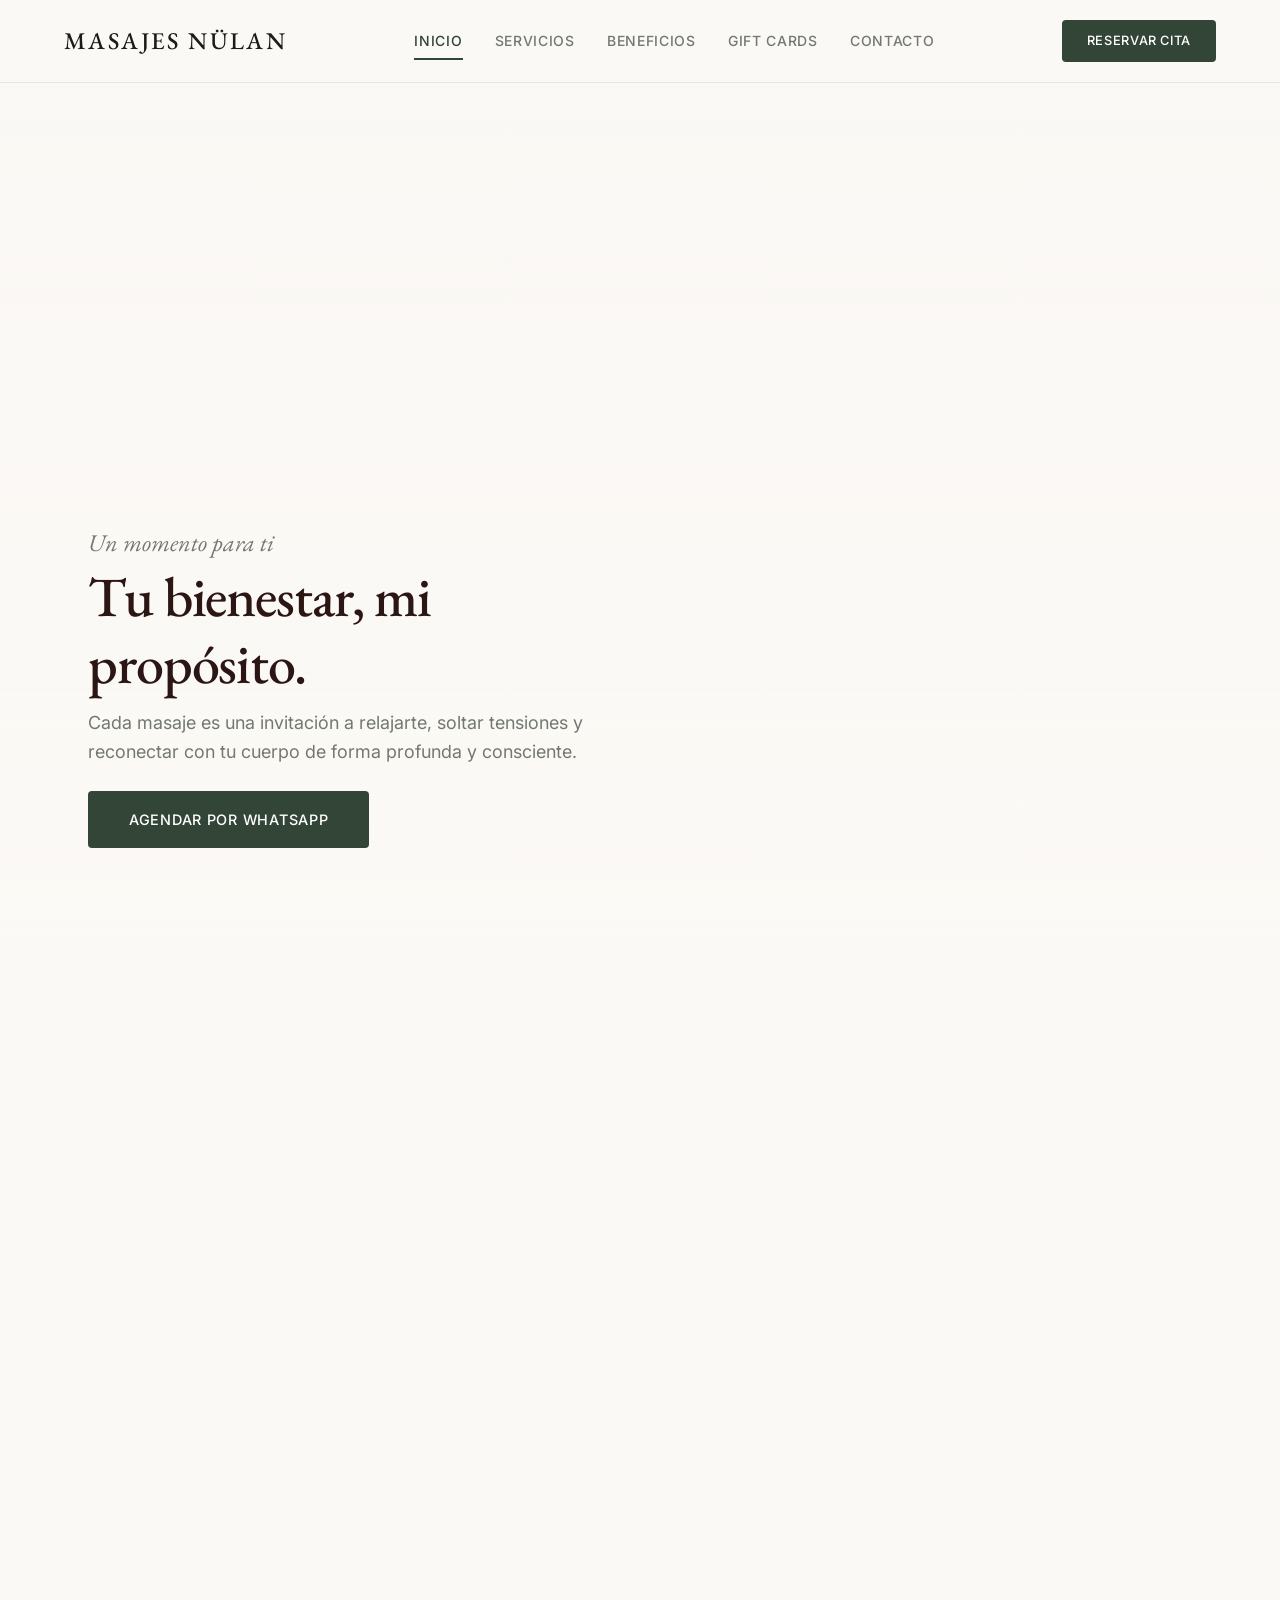
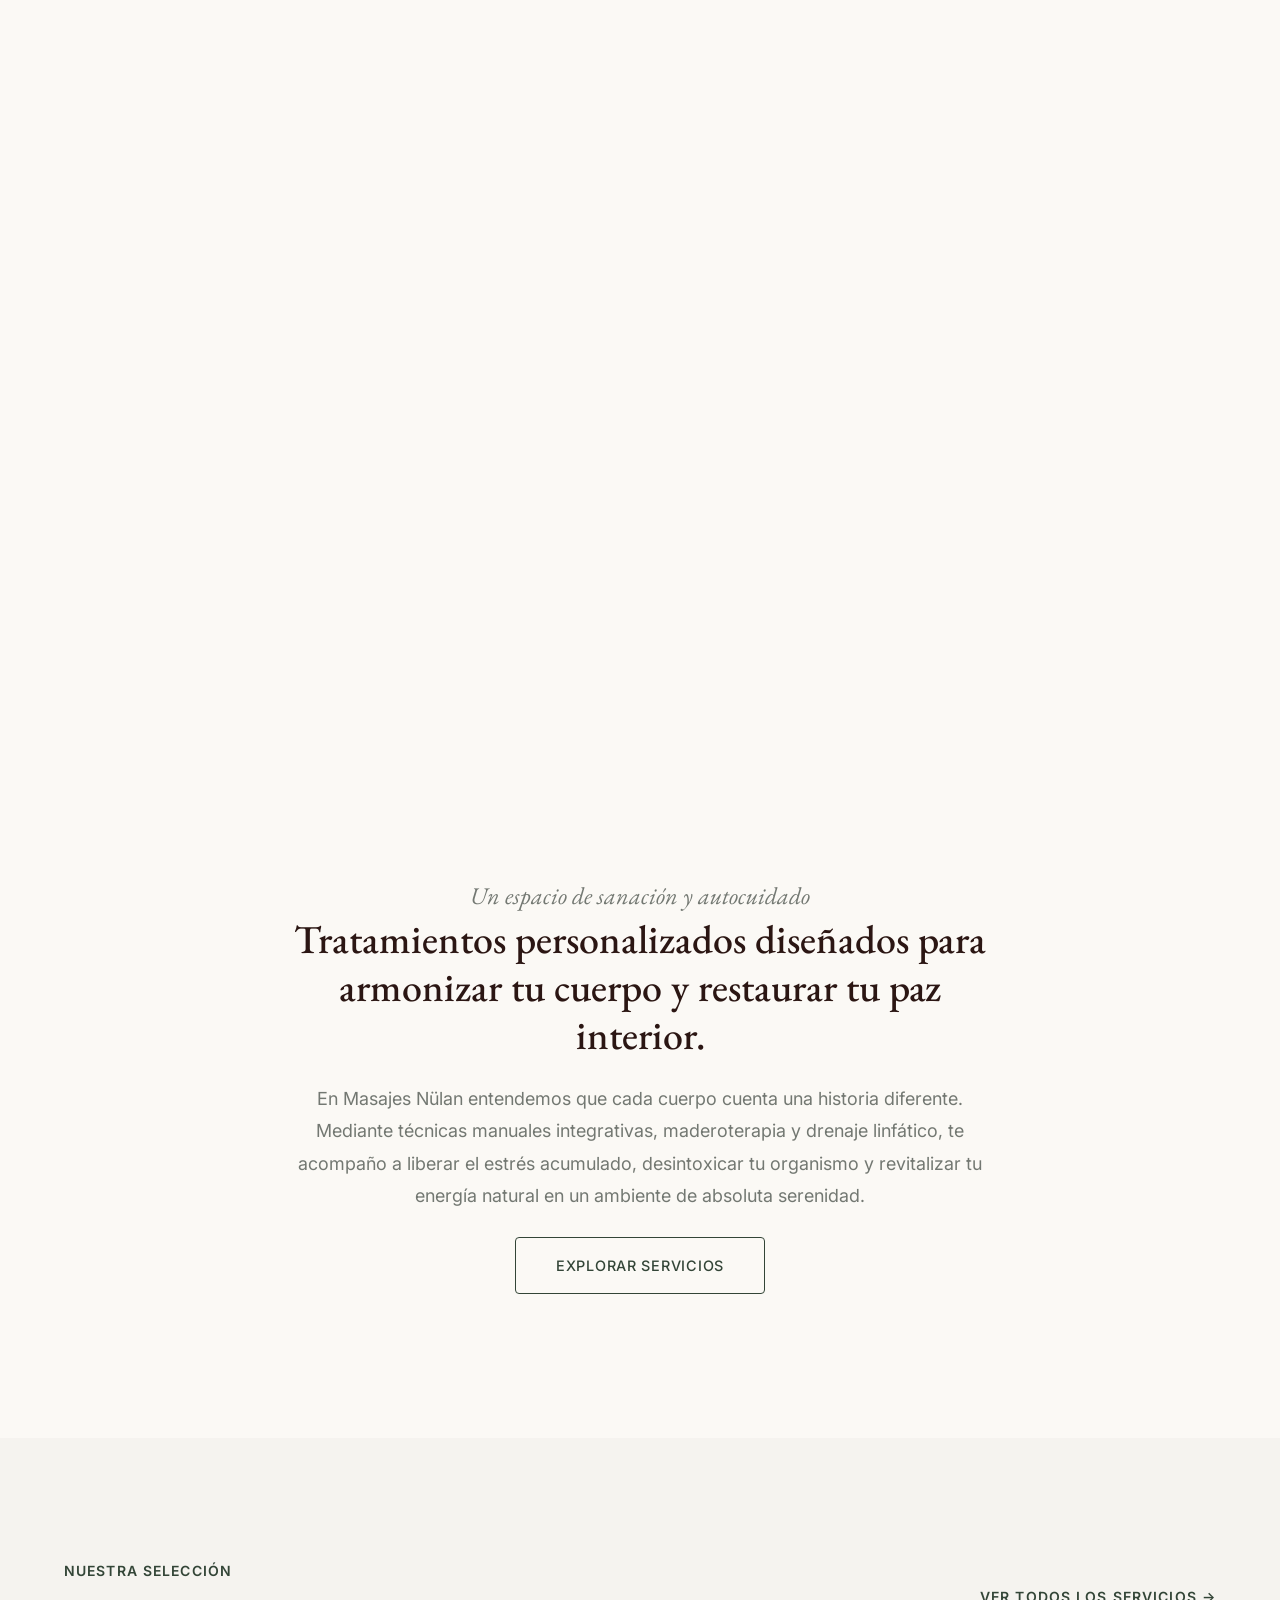
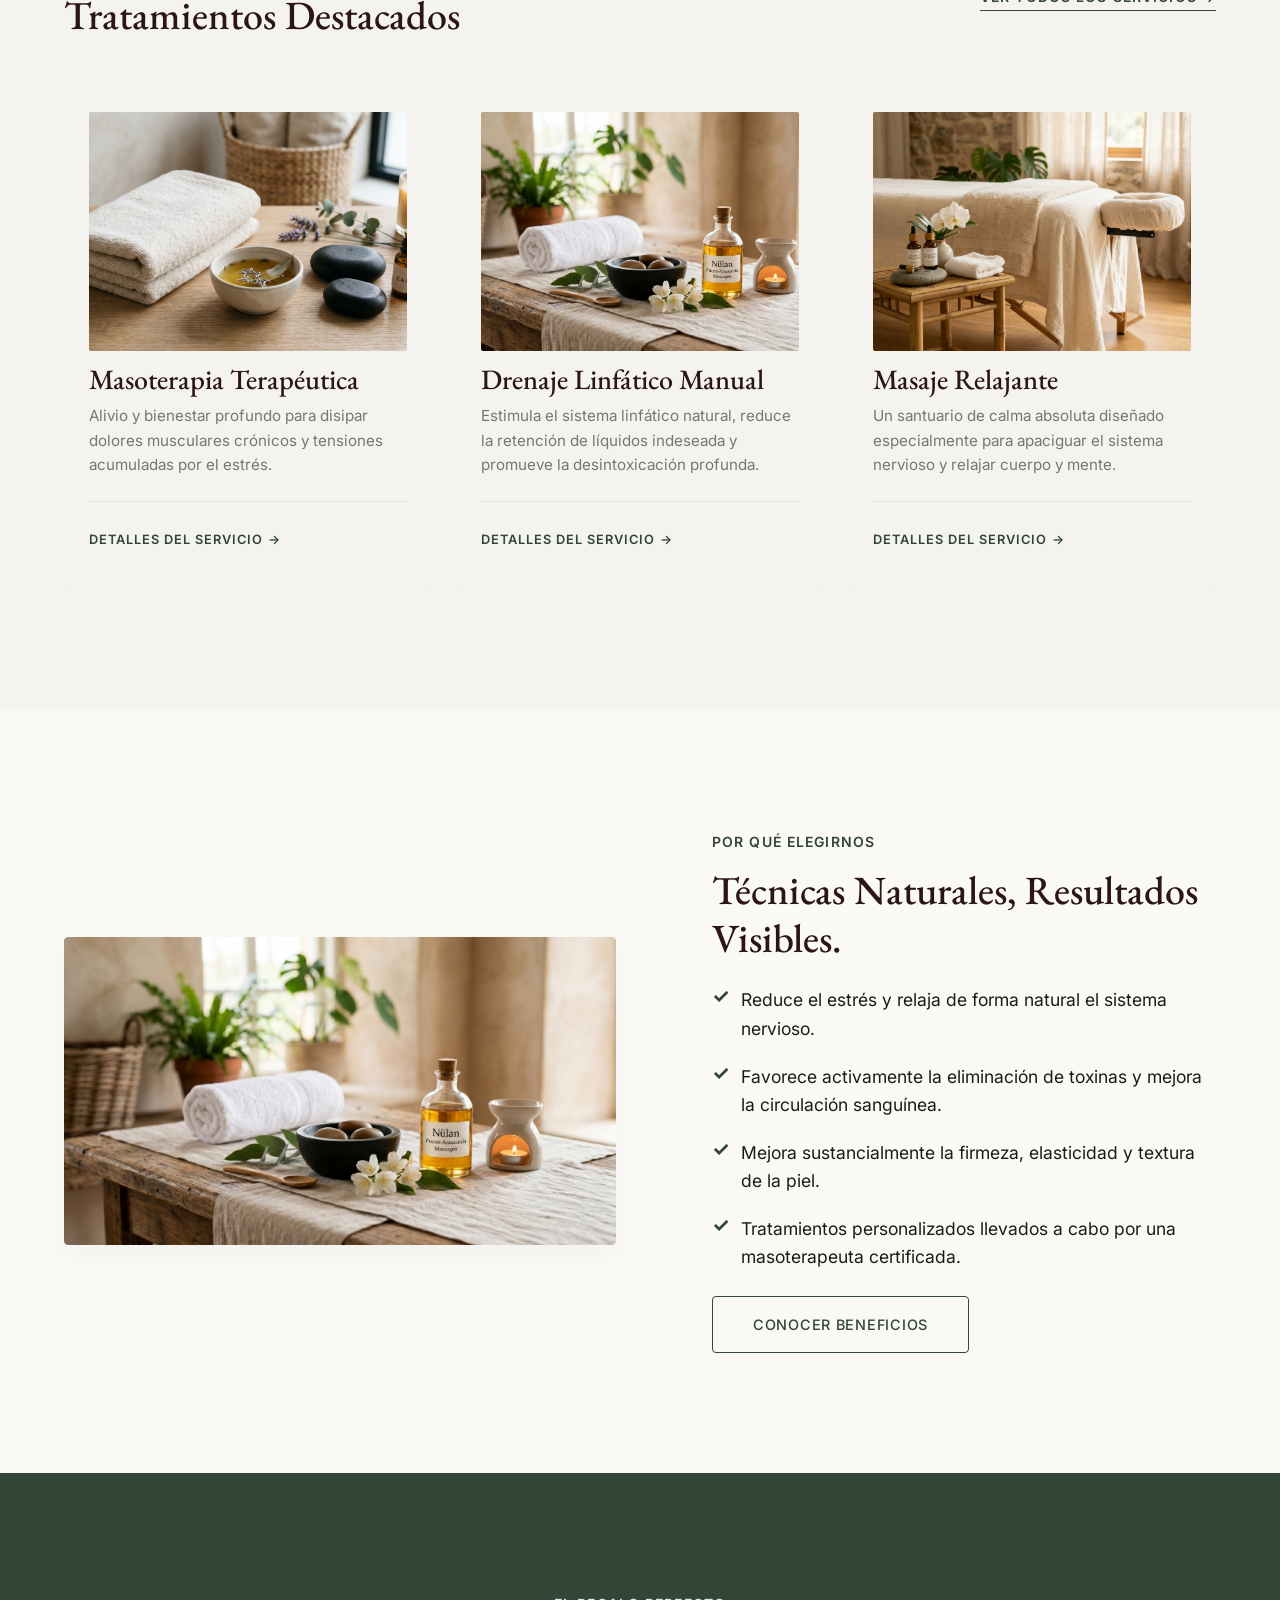
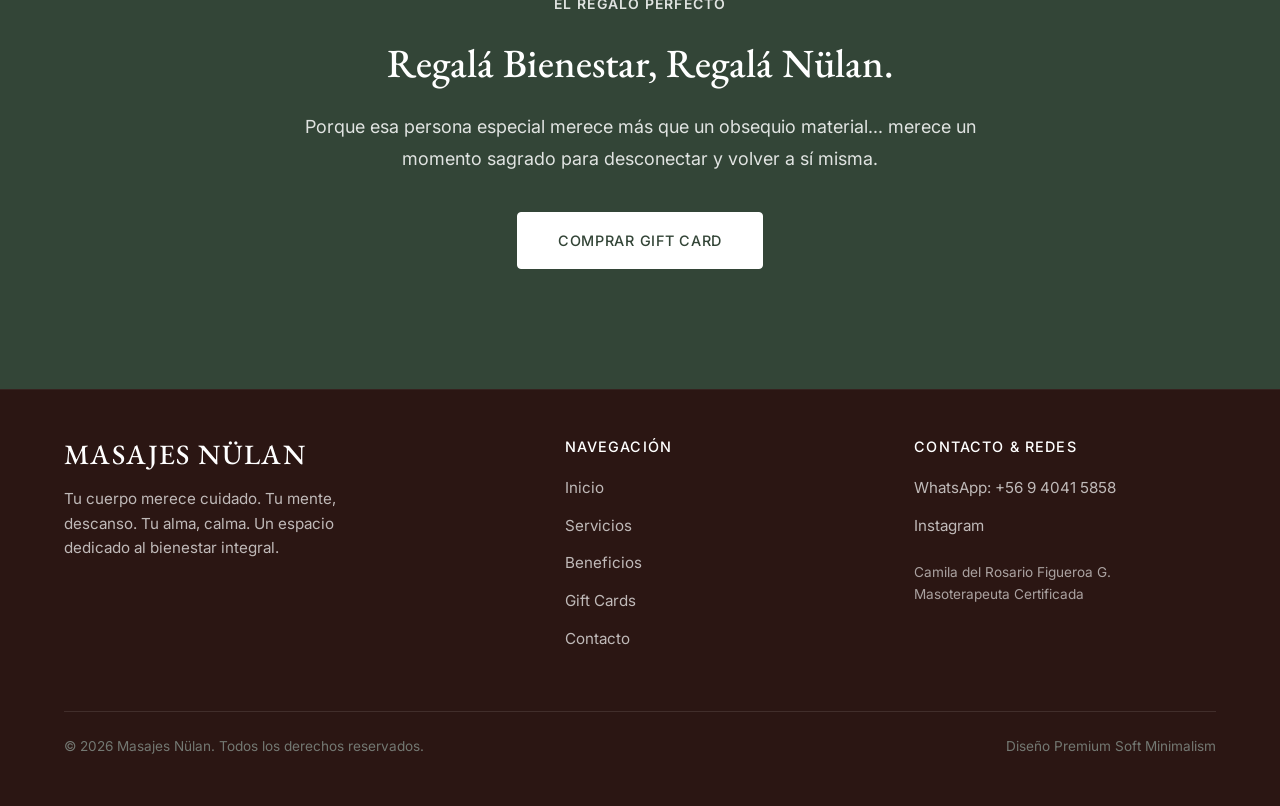
==== index.html @ a266dbc0 "Add files via upload" ====
<!DOCTYPE html>
<html lang="es">
<head>
  <meta charset="utf-8">
  <meta name="viewport" content="width=device-width, initial-scale=1.0">
  <title>Masajes Nülan - Tu momento de calma</title>
  <link rel="stylesheet" href="style.css">
</head>
<body>

  <!-- HEADER -->
  <header id="main-header">
    <div class="nav-container">
      <a href="index.html" class="logo">MASAJES NÜLAN</a>
      <nav class="nav-links" id="nav-menu">
        <a href="index.html" class="active">Inicio</a>
        <a href="servicios.html">Servicios</a>
        <a href="beneficios.html">Beneficios</a>
        <a href="giftcard.html">Gift Cards</a>
        <a href="contacto.html">Contacto</a>
      </nav>
      <a href="https://wa.me/56940415858" target="_blank" class="btn btn-primary btn-header" style="padding: 0.6rem 1.5rem; font-size: 0.8rem;">Reservar Cita</a>
      <button class="hamburger" id="hamburger-btn" aria-label="Abrir menú">
        <span></span>
        <span></span>
        <span></span>
      </button>
    </div>
  </header>

  <main>
    <!-- HERO SECTION (SCROLL-DRIVEN) -->
    <section class="hero-scroll-container" id="hero-sec">
      <div class="hero-sticky-wrapper">
        <video id="hero-video" class="hero-video-bg" preload="auto" muted playsinline webkit-playsinline>
          <source src="assets/1full.mp4" type="video/mp4">
          Tu navegador no soporta reproducción de video.
        </video>
        <div class="hero-overlay"></div>
        <div class="hero-content fade-in-up" id="hero-text-block">
          <span class="italic-subtitle">Un momento para ti</span>
          <h1>Tu bienestar, mi propósito.</h1>
          <p>Cada masaje es una invitación a relajarte, soltar tensiones y reconectar con tu cuerpo de forma profunda y consciente.</p>
          <a href="https://wa.me/56940415858" target="_blank" class="btn btn-primary">Agendar por WhatsApp</a>
        </div>
      </div>
    </section>

    <!-- EDITORIAL BLOCK ("SERVICIO") -->
    <section class="section editorial-block">
      <div class="container">
        <span class="italic-subtitle">Un espacio de sanación y autocuidado</span>
        <h2 class="serif-font">Tratamientos personalizados diseñados para armonizar tu cuerpo y restaurar tu paz interior.</h2>
        <p class="text-editorial">
          En Masajes Nülan entendemos que cada cuerpo cuenta una historia diferente. Mediante técnicas manuales integrativas, maderoterapia y drenaje linfático, te acompaño a liberar el estrés acumulado, desintoxicar tu organismo y revitalizar tu energía natural en un ambiente de absoluta serenidad.
        </p>
        <div style="margin-top: var(--space-md);">
          <a href="servicios.html" class="btn btn-secondary">Explorar Servicios</a>
        </div>
      </div>
    </section>

    <!-- FEATURED TREATMENTS PREVIEW -->
    <section class="section" style="background-color: var(--bg-card);">
      <div class="container">
        <div class="flex-between" style="margin-bottom: var(--space-lg); flex-wrap: wrap; gap: var(--space-sm);">
          <div>
            <span class="label-caps">Nuestra Selección</span>
            <h2 style="margin-top: 8px;">Tratamientos Destacados</h2>
          </div>
          <a href="servicios.html" class="label-caps" style="border-bottom: 1px solid var(--primary); padding-bottom: 2px;">Ver todos los servicios &rarr;</a>
        </div>

        <div class="grid-3">
          <!-- Card 1 -->
          <div class="card">
            <div>
              <div class="card-img-wrapper">
                <img src="assets/salon1.jpeg" alt="Masoterapia Terapéutica">
              </div>
              <h3>Masoterapia Terapéutica</h3>
              <p>Alivio y bienestar profundo para disipar dolores musculares crónicos y tensiones acumuladas por el estrés.</p>
            </div>
            <div>
              <div class="accent-border">
                <a href="servicios.html" class="label-caps" style="font-size: 0.8rem;">Detalles del servicio &rarr;</a>
              </div>
            </div>
          </div>

          <!-- Card 2 -->
          <div class="card">
            <div>
              <div class="card-img-wrapper">
                <img src="assets/salon2.jpeg" alt="Drenaje Linfático Manual">
              </div>
              <h3>Drenaje Linfático Manual</h3>
              <p>Estimula el sistema linfático natural, reduce la retención de líquidos indeseada y promueve la desintoxicación profunda.</p>
            </div>
            <div>
              <div class="accent-border">
                <a href="servicios.html" class="label-caps" style="font-size: 0.8rem;">Detalles del servicio &rarr;</a>
              </div>
            </div>
          </div>

          <!-- Card 3 -->
          <div class="card">
            <div>
              <div class="card-img-wrapper">
                <img src="assets/salon3.jpeg" alt="Masaje Relajante">
              </div>
              <h3>Masaje Relajante</h3>
              <p>Un santuario de calma absoluta diseñado especialmente para apaciguar el sistema nervioso y relajar cuerpo y mente.</p>
            </div>
            <div>
              <div class="accent-border">
                <a href="servicios.html" class="label-caps" style="font-size: 0.8rem;">Detalles del servicio &rarr;</a>
              </div>
            </div>
          </div>
        </div>
      </div>
    </section>

    <!-- ACCENT DETAIL GRID -->
    <section class="section">
      <div class="container">
        <div class="grid-2">
          <div class="editorial-img-container">
            <img src="assets/salon2.jpeg" alt="Técnicas Naturales">
          </div>
          <div class="text-content-padding">
            <span class="label-caps">Por qué elegirnos</span>
            <h2 style="margin: var(--space-sm) 0 var(--space-md) 0;">Técnicas Naturales, Resultados Visibles.</h2>
            <ul class="checkmark-list">
              <li>Reduce el estrés y relaja de forma natural el sistema nervioso.</li>
              <li>Favorece activamente la eliminación de toxinas y mejora la circulación sanguínea.</li>
              <li>Mejora sustancialmente la firmeza, elasticidad y textura de la piel.</li>
              <li>Tratamientos personalizados llevados a cabo por una masoterapeuta certificada.</li>
            </ul>
            <div style="margin-top: var(--space-md);">
              <a href="beneficios.html" class="btn btn-secondary">Conocer Beneficios</a>
            </div>
          </div>
        </div>
      </div>
    </section>

    <!-- GIFT CARD BANNER -->
    <section class="section bg-olive-tint" style="text-align: center;">
      <div class="container">
        <div style="max-width: 800px; margin: 0 auto; display: flex; flex-direction: column; align-items: center; gap: var(--space-md);">
          <span class="label-caps" style="color: rgba(255,255,255,0.85);">El Regalo Perfecto</span>
          <h2>Regalá Bienestar, Regalá Nülan.</h2>
          <p class="text-editorial" style="margin: 0 auto;">
            Porque esa persona especial merece más que un obsequio material... merece un momento sagrado para desconectar y volver a sí misma.
          </p>
          <div style="margin-top: var(--space-sm);">
            <a href="giftcard.html" class="btn btn-white">Comprar Gift Card</a>
          </div>
        </div>
      </div>
    </section>
  </main>

  <!-- FOOTER -->
  <footer>
    <div class="container">
      <div class="footer-grid">
        <div class="footer-brand">
          <h2>MASAJES NÜLAN</h2>
          <p>Tu cuerpo merece cuidado. Tu mente, descanso. Tu alma, calma. Un espacio dedicado al bienestar integral.</p>
        </div>
        <div class="footer-links">
          <h3>Navegación</h3>
          <ul>
            <li><a href="index.html">Inicio</a></li>
            <li><a href="servicios.html">Servicios</a></li>
            <li><a href="beneficios.html">Beneficios</a></li>
            <li><a href="giftcard.html">Gift Cards</a></li>
            <li><a href="contacto.html">Contacto</a></li>
          </ul>
        </div>
        <div class="footer-links">
          <h3>Contacto & Redes</h3>
          <ul>
            <li><a href="https://wa.me/56940415858" target="_blank">WhatsApp: +56 9 4041 5858</a></li>
            <li><a href="https://instagram.com/" target="_blank">Instagram</a></li>
            <li style="margin-top: 1.5rem; font-size: 0.85rem; color: rgba(255,255,255,0.6);">
              Camila del Rosario Figueroa G.<br>Masoterapeuta Certificada
            </li>
          </ul>
        </div>
      </div>
      <div class="footer-bottom">
        <p>&copy; 2026 Masajes Nülan. Todos los derechos reservados.</p>
        <p>Diseño Premium Soft Minimalism</p>
      </div>
    </div>
  </footer>

  <script src="script.js"></script>
</body>
</html>
---- style.css ----
/* ==========================================================================
   DESIGN SYSTEM: SERENE HOLISTIC MINIMAL
   ========================================================================== */

@import url('https://fonts.googleapis.com/css2?family=EB+Garamond:ital,wght@0,400;0,500;0,600;1,400;1,500&family=Inter:wght@400;500;600;700&display=swap');

:root {
  /* Colors */
  --bg-color: #fbf9f5;
  --bg-card: #f5f3ef;
  --bg-card-hover: #efeeea;
  --text-primary: #1b1c1a;
  --text-secondary: #2b1613; /* Dark Chocolate */
  --text-muted: #737872;      /* Soft Olive Outline/Muted */
  --primary: #334537;         /* Deep Olive */
  --primary-light: #4a5d4e;   /* Olive container */
  --on-primary: #ffffff;
  --accent: #745853;          /* Warm Cocoa / Secondary */
  --border-color: rgba(115, 120, 114, 0.15);
  
  /* Fonts */
  --font-serif: 'EB Garamond', serif;
  --font-sans: 'Inter', sans-serif;
  
  /* Layout & Spacing */
  --max-width: 1200px;
  --padding-container: 24px;
  --radius-sm: 2px;
  --radius-md: 4px;
  --radius-lg: 8px;
  --radius-xl: 16px;
  
  --space-sm: 12px;
  --space-md: 24px;
  --space-lg: 48px;
  
  --section-gap: 120px;
}

@media (max-width: 768px) {
  :root {
    --section-gap: 64px;
  }
}

/* ==========================================================================
   BASE & RESET
   ========================================================================== */

* {
  box-sizing: border-box;
  margin: 0;
  padding: 0;
}

html, body {
  background-color: var(--bg-color);
  color: var(--text-primary);
  font-family: var(--font-sans);
  font-size: 16px;
  line-height: 1.6;
  scroll-behavior: smooth;
  -webkit-font-smoothing: antialiased;
  min-height: 100vh;
  display: flex;
  flex-direction: column;
}

a {
  color: inherit;
  text-decoration: none;
  transition: all 0.3s cubic-bezier(0.25, 0.8, 0.25, 1);
}

button, input, textarea {
  font-family: inherit;
  font-size: inherit;
  outline: none;
}

/* ==========================================================================
   TYPOGRAPHY
   ========================================================================== */

h1, h2, h3, h4, .serif-font {
  font-family: var(--font-serif);
  font-weight: 500;
  color: var(--text-secondary);
  line-height: 1.2;
}

h1 {
  font-size: clamp(2.5rem, 5vw, 3.5rem); /* Responsive headline-xl */
  letter-spacing: -0.02em;
}

h2 {
  font-size: clamp(2rem, 4vw, 2.5rem); /* Responsive headline-lg */
}

h3 {
  font-size: clamp(1.5rem, 3vw, 1.75rem); /* Responsive headline-md */
}

p {
  color: var(--text-muted);
}

.text-editorial {
  font-size: 1.125rem;
  line-height: 1.8;
  max-width: 700px;
}

.label-caps {
  font-family: var(--font-sans);
  font-size: 0.875rem;
  font-weight: 600;
  text-transform: uppercase;
  letter-spacing: 0.08em;
  color: var(--primary);
}

.italic-subtitle {
  font-family: var(--font-serif);
  font-size: 1.5rem;
  font-style: italic;
  color: var(--text-muted);
}

/* ==========================================================================
   LAYOUT UTILITIES
   ========================================================================== */

.container {
  max-width: var(--max-width);
  margin: 0 auto;
  padding: 0 var(--padding-container);
  width: 100%;
}

.section {
  padding: var(--section-gap) 0;
}

.grid-2 {
  display: grid;
  grid-template-columns: 1fr 1fr;
  gap: var(--space-lg);
  align-items: center;
}

.grid-3 {
  display: grid;
  grid-template-columns: repeat(3, 1fr);
  gap: var(--space-md);
}

.grid-4 {
  display: grid;
  grid-template-columns: repeat(4, 1fr);
  gap: var(--space-md);
}

@media (max-width: 1024px) {
  .grid-4 {
    grid-template-columns: repeat(2, 1fr);
  }
}

@media (max-width: 768px) {
  .grid-2, .grid-3, .grid-4 {
    grid-template-columns: 1fr;
    gap: var(--space-md);
  }
}

.flex-center {
  display: flex;
  align-items: center;
  justify-content: center;
}

.flex-between {
  display: flex;
  align-items: center;
  justify-content: space-between;
}

/* ==========================================================================
   HEADER / NAVIGATION
   ========================================================================== */

header {
  position: sticky;
  top: 0;
  z-index: 100;
  background-color: rgba(251, 249, 245, 0.92);
  backdrop-filter: blur(12px);
  -webkit-backdrop-filter: blur(12px);
  border-bottom: 1px solid var(--border-color);
  transition: all 0.3s ease;
}

header.scrolled {
  padding: 8px 0;
  box-shadow: 0 4px 30px rgba(0, 0, 0, 0.02);
}

.nav-container {
  display: flex;
  justify-content: space-between;
  align-items: center;
  padding: 1.25rem var(--padding-container);
  max-width: var(--max-width);
  margin: 0 auto;
}

.logo {
  font-family: var(--font-serif);
  font-size: 1.5rem;
  letter-spacing: 0.1em;
  color: var(--text-primary);
  font-weight: 500;
}

.nav-links {
  display: flex;
  gap: 2rem;
}

.nav-links a {
  font-family: var(--font-sans);
  font-size: 0.875rem;
  font-weight: 500;
  color: var(--text-muted);
  letter-spacing: 0.05em;
  text-transform: uppercase;
  position: relative;
  padding: 0.5rem 0;
}

.nav-links a:hover,
.nav-links a.active {
  color: var(--primary);
}

.nav-links a::after {
  content: '';
  position: absolute;
  bottom: 0;
  left: 0;
  width: 0;
  height: 2px;
  background-color: var(--primary);
  transition: width 0.3s ease;
}

.nav-links a:hover::after,
.nav-links a.active::after {
  width: 100%;
}

.hamburger {
  display: none;
  background: none;
  border: none;
  cursor: pointer;
  padding: 0.5rem;
}

.hamburger span {
  display: block;
  width: 24px;
  height: 2px;
  background-color: var(--text-primary);
  margin: 5px 0;
  transition: all 0.3s ease;
}

/* Mobile Nav Active states */
.hamburger.open span:nth-child(1) {
  transform: rotate(45deg) translate(5px, 5px);
}
.hamburger.open span:nth-child(2) {
  opacity: 0;
}
.hamburger.open span:nth-child(3) {
  transform: rotate(-45deg) translate(5px, -5px);
}

@media (max-width: 768px) {
  .nav-links {
    position: fixed;
    top: 70px;
    left: 0;
    right: 0;
    background-color: var(--bg-color);
    flex-direction: column;
    align-items: center;
    padding: 3rem 0;
    gap: 2rem;
    border-bottom: 1px solid var(--border-color);
    transform: translateY(-150%);
    opacity: 0;
    pointer-events: none;
    transition: all 0.4s cubic-bezier(0.25, 0.8, 0.25, 1);
  }
  
  .nav-links.open {
    transform: translateY(0);
    opacity: 1;
    pointer-events: auto;
  }
  
  .hamburger {
    display: block;
  }
  
  .nav-container .btn-header {
    display: none; /* Hide primary booking button in small screens, user menu has it */
  }
}

/* ==========================================================================
   BUTTONS
   ========================================================================== */

.btn {
  display: inline-flex;
  align-items: center;
  justify-content: center;
  font-family: var(--font-sans);
  font-size: 0.9rem;
  font-weight: 500;
  letter-spacing: 0.05em;
  text-transform: uppercase;
  padding: 1rem 2.5rem;
  border-radius: var(--radius-md);
  cursor: pointer;
  transition: all 0.3s cubic-bezier(0.25, 0.8, 0.25, 1);
  border: 1px solid transparent;
}

.btn-primary {
  background-color: var(--primary);
  color: var(--on-primary);
}

.btn-primary:hover {
  background-color: var(--primary-light);
  transform: translateY(-2px);
}

.btn-secondary {
  background-color: transparent;
  border-color: var(--primary);
  color: var(--primary);
}

.btn-secondary:hover {
  background-color: var(--bg-card);
  transform: translateY(-2px);
}

.btn-white {
  background-color: #ffffff;
  color: var(--primary);
  border-color: #ffffff;
}

.btn-white:hover {
  background-color: var(--bg-color);
  transform: translateY(-2px);
}

/* ==========================================================================
   HERO (SCROLL-DRIVEN)
   ========================================================================== */

.hero-scroll-container {
  position: relative;
  width: 100%;
  height: 250vh; /* Extremely tall container to house the scroll frames */
}

.hero-sticky-wrapper {
  position: sticky;
  top: 0;
  width: 100%;
  height: 100vh;
  overflow: hidden;
}

.hero-video-bg {
  position: absolute;
  top: 0;
  left: 0;
  width: 100%;
  height: 100%;
  object-fit: cover;
  z-index: 1;
}

.hero-overlay {
  position: absolute;
  top: 0;
  left: 0;
  width: 100%;
  height: 100%;
  background: linear-gradient(180deg, rgba(251, 249, 245, 0.1) 0%, rgba(251, 249, 245, 0.8) 100%);
  z-index: 2;
}

.hero-content {
  position: absolute;
  bottom: 15%;
  left: 5%;
  z-index: 3;
  color: var(--text-primary);
  max-width: 600px;
  padding: 0 var(--padding-container);
  opacity: 1;
  transition: opacity 0.5s ease;
}

.hero-content h1 {
  margin-bottom: var(--space-sm);
  color: var(--text-secondary);
}

.hero-content p {
  color: var(--text-muted);
  font-size: 1.125rem;
  margin-bottom: var(--space-md);
}

/* ==========================================================================
   CARDS & GRID COMPONENT
   ========================================================================== */

.card {
  background-color: var(--bg-card);
  padding: var(--space-md) var(--space-md) calc(var(--space-md) * 1.5);
  border-radius: var(--radius-md);
  border: 1px solid transparent;
  transition: all 0.3s cubic-bezier(0.25, 0.8, 0.25, 1);
  display: flex;
  flex-direction: column;
  justify-content: space-between;
}

.card:hover {
  background-color: var(--bg-card-hover);
  border-color: rgba(115, 120, 114, 0.3);
}

.card-img-wrapper {
  width: 100%;
  aspect-ratio: 4/3;
  overflow: hidden;
  border-radius: var(--radius-sm);
  margin-bottom: var(--space-sm);
}

.card-img-wrapper img {
  width: 100%;
  height: 100%;
  object-fit: cover;
  transition: transform 0.6s cubic-bezier(0.25, 0.8, 0.25, 1);
}

.card:hover .card-img-wrapper img {
  transform: scale(1.05);
}

.card h3 {
  margin-bottom: 0.5rem;
}

.card p {
  font-size: 0.95rem;
  margin-bottom: 1.5rem;
}

.treatment-price-row {
  display: flex;
  justify-content: space-between;
  align-items: baseline;
  padding: var(--space-sm) 0;
  border-bottom: 1px solid var(--border-color);
}

.treatment-price-row h4 {
  font-family: var(--font-sans);
  font-size: 1rem;
  font-weight: 500;
  color: var(--text-primary);
}

.treatment-price-row .price {
  font-family: var(--font-serif);
  font-size: 1.25rem;
  color: var(--primary);
  font-weight: 600;
}

/* ==========================================================================
   MINIMALIST FORMS
   ========================================================================== */

.form-group {
  margin-bottom: var(--space-md);
  display: flex;
  flex-direction: column;
}

.form-group label {
  font-family: var(--font-sans);
  font-size: 0.875rem;
  font-weight: 600;
  text-transform: uppercase;
  letter-spacing: 0.05em;
  color: var(--text-muted);
  margin-bottom: 8px;
}

.form-control {
  border: none;
  border-bottom: 1px solid var(--text-secondary);
  background-color: transparent;
  padding: 10px 0;
  color: var(--text-primary);
  transition: border-color 0.3s ease;
  font-size: 1rem;
}

.form-control:focus {
  border-color: var(--primary);
}

textarea.form-control {
  min-height: 100px;
  resize: vertical;
}

/* ==========================================================================
   FOOTER
   ========================================================================== */

footer {
  background-color: var(--text-secondary);
  color: #ffffff;
  padding: var(--space-lg) 0;
  margin-top: auto;
  border-top: 1px solid rgba(255, 255, 255, 0.05);
}

.footer-grid {
  display: grid;
  grid-template-columns: 1.5fr 1fr 1fr;
  gap: var(--space-lg);
}

@media (max-width: 768px) {
  .footer-grid {
    grid-template-columns: 1fr;
    gap: var(--space-md);
  }
}

.footer-brand h2 {
  color: #ffffff;
  font-size: 1.75rem;
  margin-bottom: 1rem;
  letter-spacing: 0.05em;
}

.footer-brand p {
  color: rgba(255, 255, 255, 0.7);
  font-size: 0.95rem;
  max-width: 320px;
}

.footer-links h3 {
  color: #ffffff;
  font-family: var(--font-sans);
  font-size: 0.9rem;
  text-transform: uppercase;
  letter-spacing: 0.08em;
  margin-bottom: 1.25rem;
}

.footer-links ul {
  list-style: none;
}

.footer-links ul li {
  margin-bottom: 0.75rem;
}

.footer-links ul li a {
  color: rgba(255, 255, 255, 0.7);
  font-size: 0.95rem;
}

.footer-links ul li a:hover {
  color: #ffffff;
}

.footer-bottom {
  border-top: 1px solid rgba(255, 255, 255, 0.1);
  margin-top: var(--space-lg);
  padding-top: var(--space-md);
  display: flex;
  justify-content: space-between;
  align-items: center;
  font-size: 0.85rem;
  color: rgba(255, 255, 255, 0.5);
}

@media (max-width: 768px) {
  .footer-bottom {
    flex-direction: column;
    gap: var(--space-sm);
    text-align: center;
  }
}

/* ==========================================================================
   DECORATIVE OR WRAPPER SECTIONS
   ========================================================================== */

.editorial-block {
  text-align: center;
  padding: calc(var(--section-gap) * 1.2) 0;
  background-color: var(--bg-color);
}

.editorial-block .italic-subtitle {
  margin-bottom: var(--space-sm);
}

.editorial-block h2 {
  margin-bottom: var(--space-md);
  max-width: 700px;
  margin-left: auto;
  margin-right: auto;
}

.editorial-block p {
  margin-left: auto;
  margin-right: auto;
}

.editorial-image-sec {
  background-color: var(--bg-card);
}

.editorial-img-container {
  border-radius: var(--radius-md);
  overflow: hidden;
  box-shadow: 0 10px 30px rgba(0, 0, 0, 0.03);
}

.editorial-img-container img {
  width: 100%;
  height: auto;
  display: block;
  border-radius: var(--radius-md);
}

.text-content-padding {
  padding-left: var(--space-lg);
}

@media (max-width: 768px) {
  .text-content-padding {
    padding-left: 0;
    padding-top: var(--space-md);
  }
}

.bg-olive-tint {
  background-color: var(--primary);
  color: #ffffff;
  position: relative;
  overflow: hidden;
}

.bg-olive-tint h2 {
  color: #ffffff;
}

.bg-olive-tint p {
  color: rgba(255, 255, 255, 0.85);
}

.accent-border {
  border-top: 1px solid var(--border-color);
  padding-top: var(--space-md);
}

.checkmark-list {
  list-style: none;
}

.checkmark-list li {
  display: flex;
  align-items: flex-start;
  font-size: 1.1rem;
  color: var(--text-primary);
  margin-bottom: 1.25rem;
}

.checkmark-list li::before {
  content: "✓";
  color: var(--primary);
  font-weight: bold;
  margin-right: var(--space-sm);
  font-size: 1.25rem;
  line-height: 1;
}

/* ==========================================================================
   MICRO-INTERACTIONS
   ========================================================================== */

.fade-in-up {
  opacity: 0;
  transform: translateY(20px);
  animation: fadeInUp 0.8s cubic-bezier(0.25, 0.8, 0.25, 1) forwards;
}

@keyframes fadeInUp {
  to {
    opacity: 1;
    transform: translateY(0);
  }
}
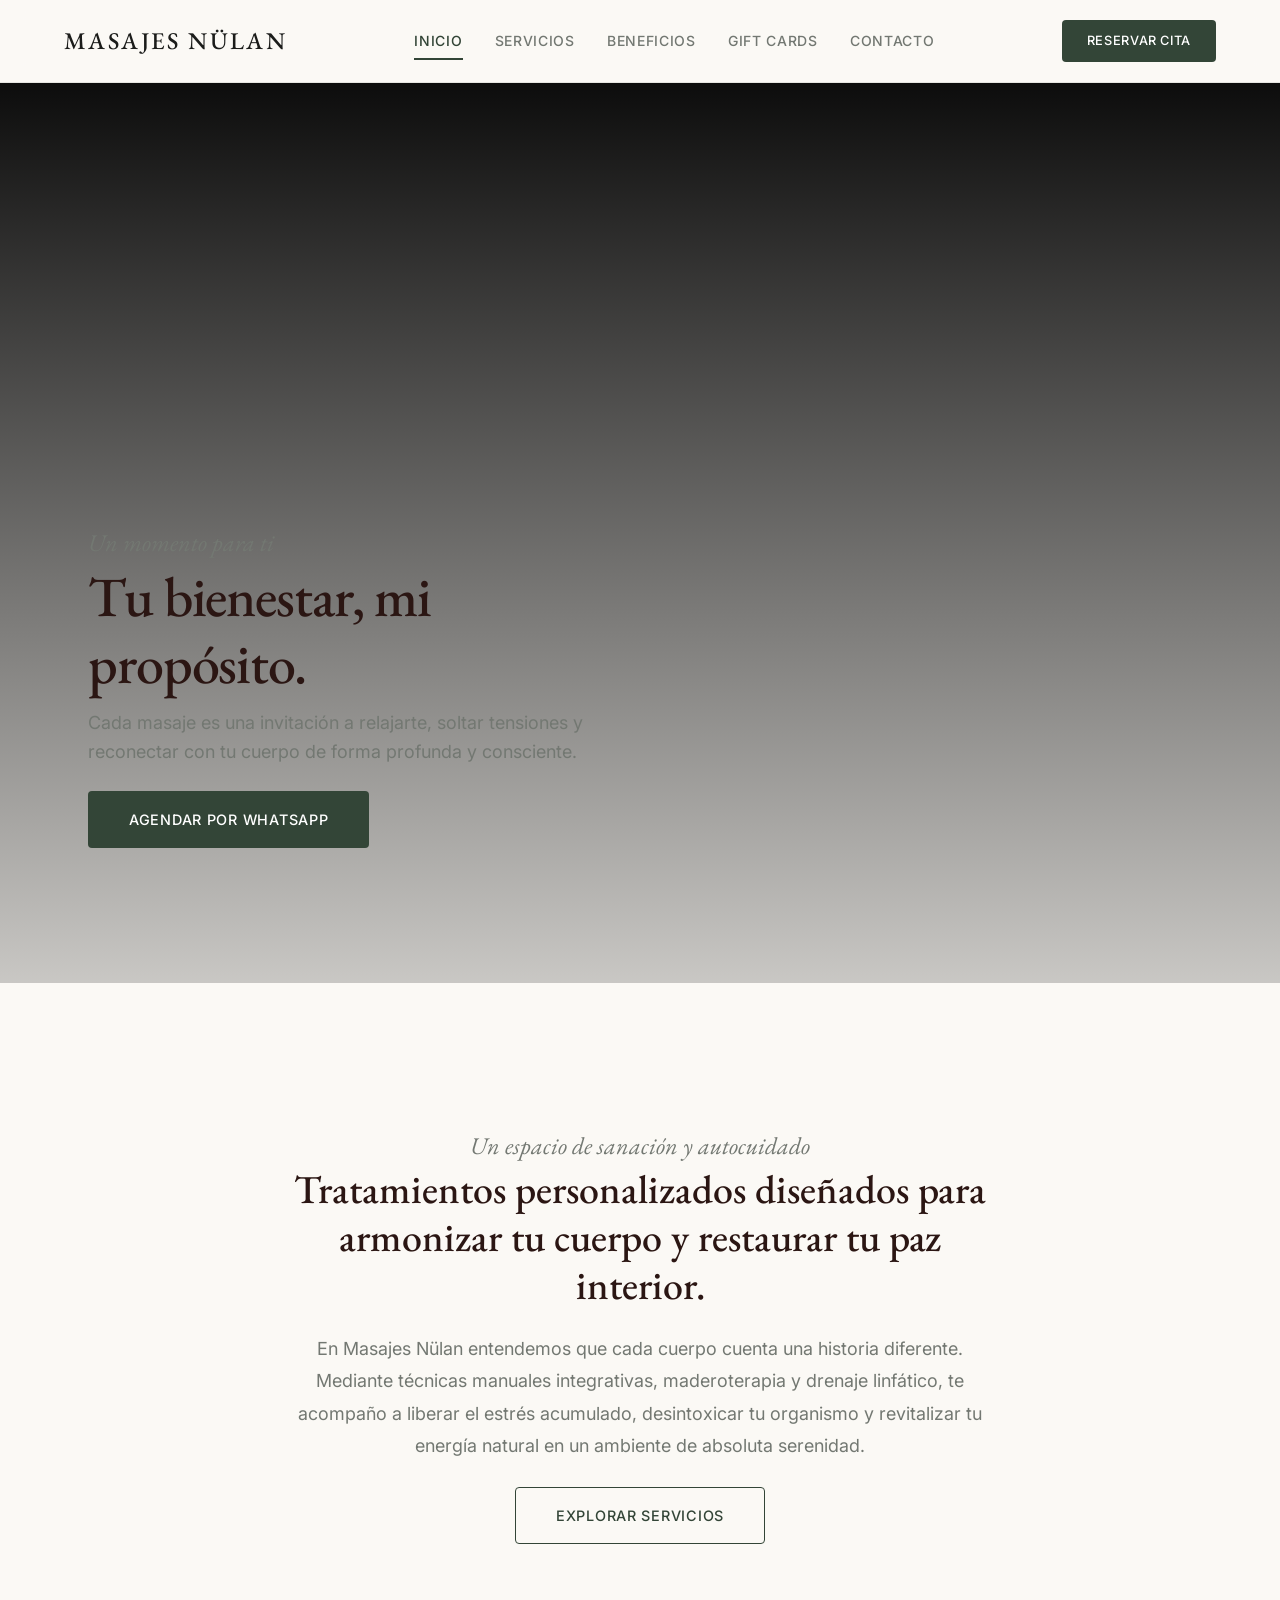
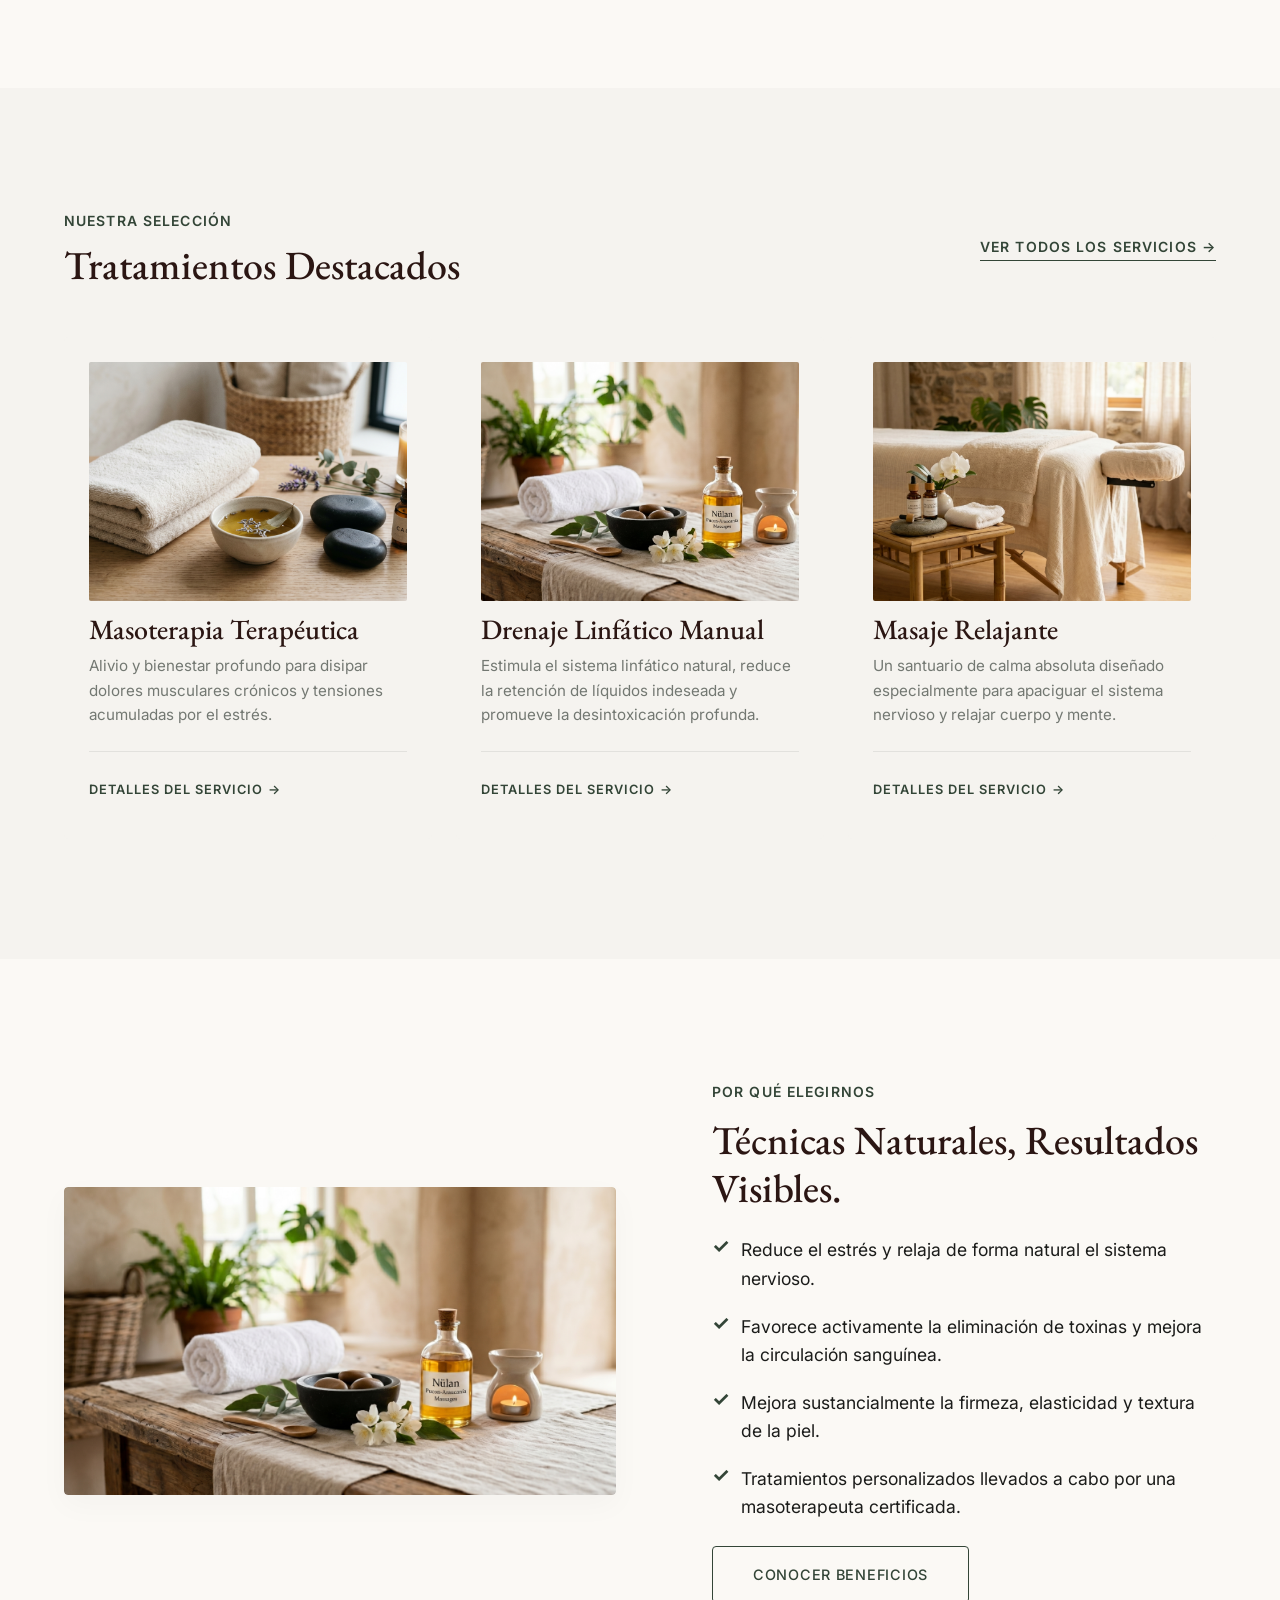
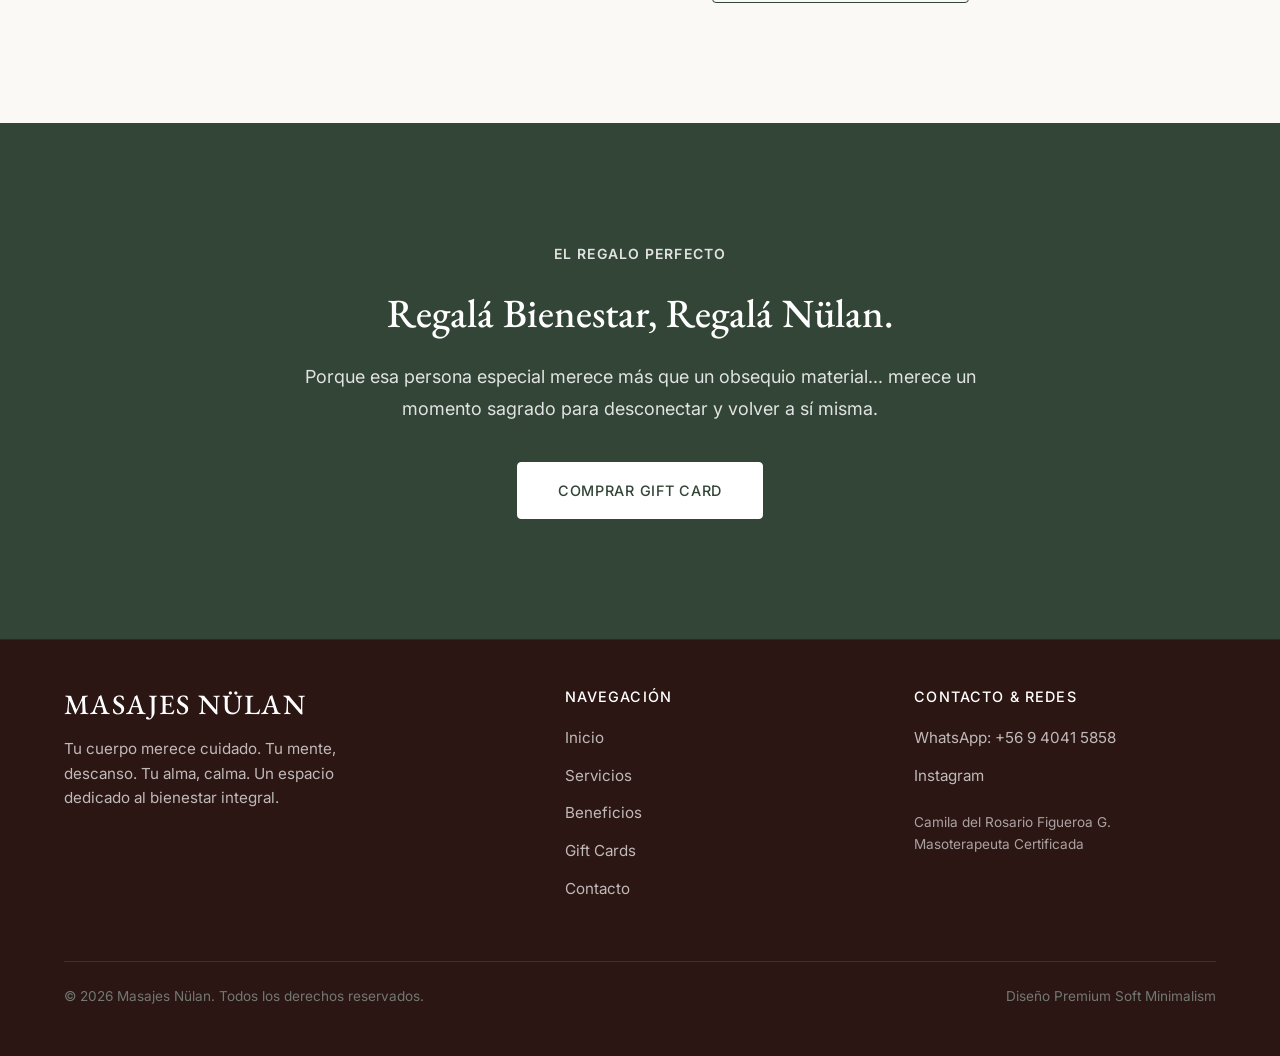
==== commit 28039331: "Add files via upload" ====
--- a/index.html
+++ b/index.html
@@ -32,8 +32,8 @@
     <!-- HERO SECTION (SCROLL-DRIVEN) -->
     <section class="hero-scroll-container" id="hero-sec">
       <div class="hero-sticky-wrapper">
-        <video id="hero-video" class="hero-video-bg" preload="auto" muted playsinline webkit-playsinline>
-          <source src="assets/1full.mp4" type="video/mp4">
+        <video id="hero-video" class="hero-video-bg" autoplay loop muted playsinline>
+          <source src="assets/cuello.webm" type="video/webm">
           Tu navegador no soporta reproducción de video.
         </video>
         <div class="hero-overlay"></div>
--- a/style.css
+++ b/style.css
@@ -191,20 +191,31 @@
    HEADER / NAVIGATION
    ========================================================================== */
 
+@keyframes header-shrink {
+  to {
+    background-color: rgba(251, 249, 245, 0.98);
+    box-shadow: 0 4px 30px rgba(0, 0, 0, 0.04);
+  }
+}
+
+@keyframes nav-shrink {
+  to {
+    padding-top: 0.75rem;
+    padding-bottom: 0.75rem;
+  }
+}
+
 header {
   position: sticky;
   top: 0;
   z-index: 100;
-  background-color: rgba(251, 249, 245, 0.92);
+  background-color: rgba(251, 249, 245, 0.9);
   backdrop-filter: blur(12px);
   -webkit-backdrop-filter: blur(12px);
   border-bottom: 1px solid var(--border-color);
-  transition: all 0.3s ease;
-}
-
-header.scrolled {
-  padding: 8px 0;
-  box-shadow: 0 4px 30px rgba(0, 0, 0, 0.02);
+  animation: header-shrink linear both;
+  animation-timeline: scroll(root);
+  animation-range: 0 100px;
 }
 
 .nav-container {
@@ -214,6 +225,9 @@
   padding: 1.25rem var(--padding-container);
   max-width: var(--max-width);
   margin: 0 auto;
+  animation: nav-shrink linear both;
+  animation-timeline: scroll(root);
+  animation-range: 0 100px;
 }
 
 .logo {
@@ -378,18 +392,32 @@
    HERO (SCROLL-DRIVEN)
    ========================================================================== */
 
+@keyframes hero-video-scroll {
+  to {
+    transform: scale(1.12) translateY(100px);
+    opacity: 0.25;
+  }
+}
+
+@keyframes hero-content-scroll {
+  to {
+    opacity: 0;
+    transform: translateY(-80px);
+  }
+}
+
 .hero-scroll-container {
   position: relative;
   width: 100%;
-  height: 250vh; /* Extremely tall container to house the scroll frames */
-}
-
-.hero-sticky-wrapper {
-  position: sticky;
-  top: 0;
-  width: 100%;
   height: 100vh;
   overflow: hidden;
+  background-color: #000;
+}
+
+.hero-sticky-wrapper {
+  width: 100%;
+  height: 100%;
+  position: relative;
 }
 
 .hero-video-bg {
@@ -400,6 +428,9 @@
   height: 100%;
   object-fit: cover;
   z-index: 1;
+  animation: hero-video-scroll linear both;
+  animation-timeline: scroll(root);
+  animation-range: 0 100vh;
 }
 
 .hero-overlay {
@@ -408,7 +439,7 @@
   left: 0;
   width: 100%;
   height: 100%;
-  background: linear-gradient(180deg, rgba(251, 249, 245, 0.1) 0%, rgba(251, 249, 245, 0.8) 100%);
+  background: linear-gradient(180deg, rgba(251, 249, 245, 0.05) 0%, rgba(251, 249, 245, 0.8) 100%);
   z-index: 2;
 }
 
@@ -420,8 +451,9 @@
   color: var(--text-primary);
   max-width: 600px;
   padding: 0 var(--padding-container);
-  opacity: 1;
-  transition: opacity 0.5s ease;
+  animation: hero-content-scroll linear both;
+  animation-timeline: scroll(root);
+  animation-range: 0 70vh;
 }
 
 .hero-content h1 {
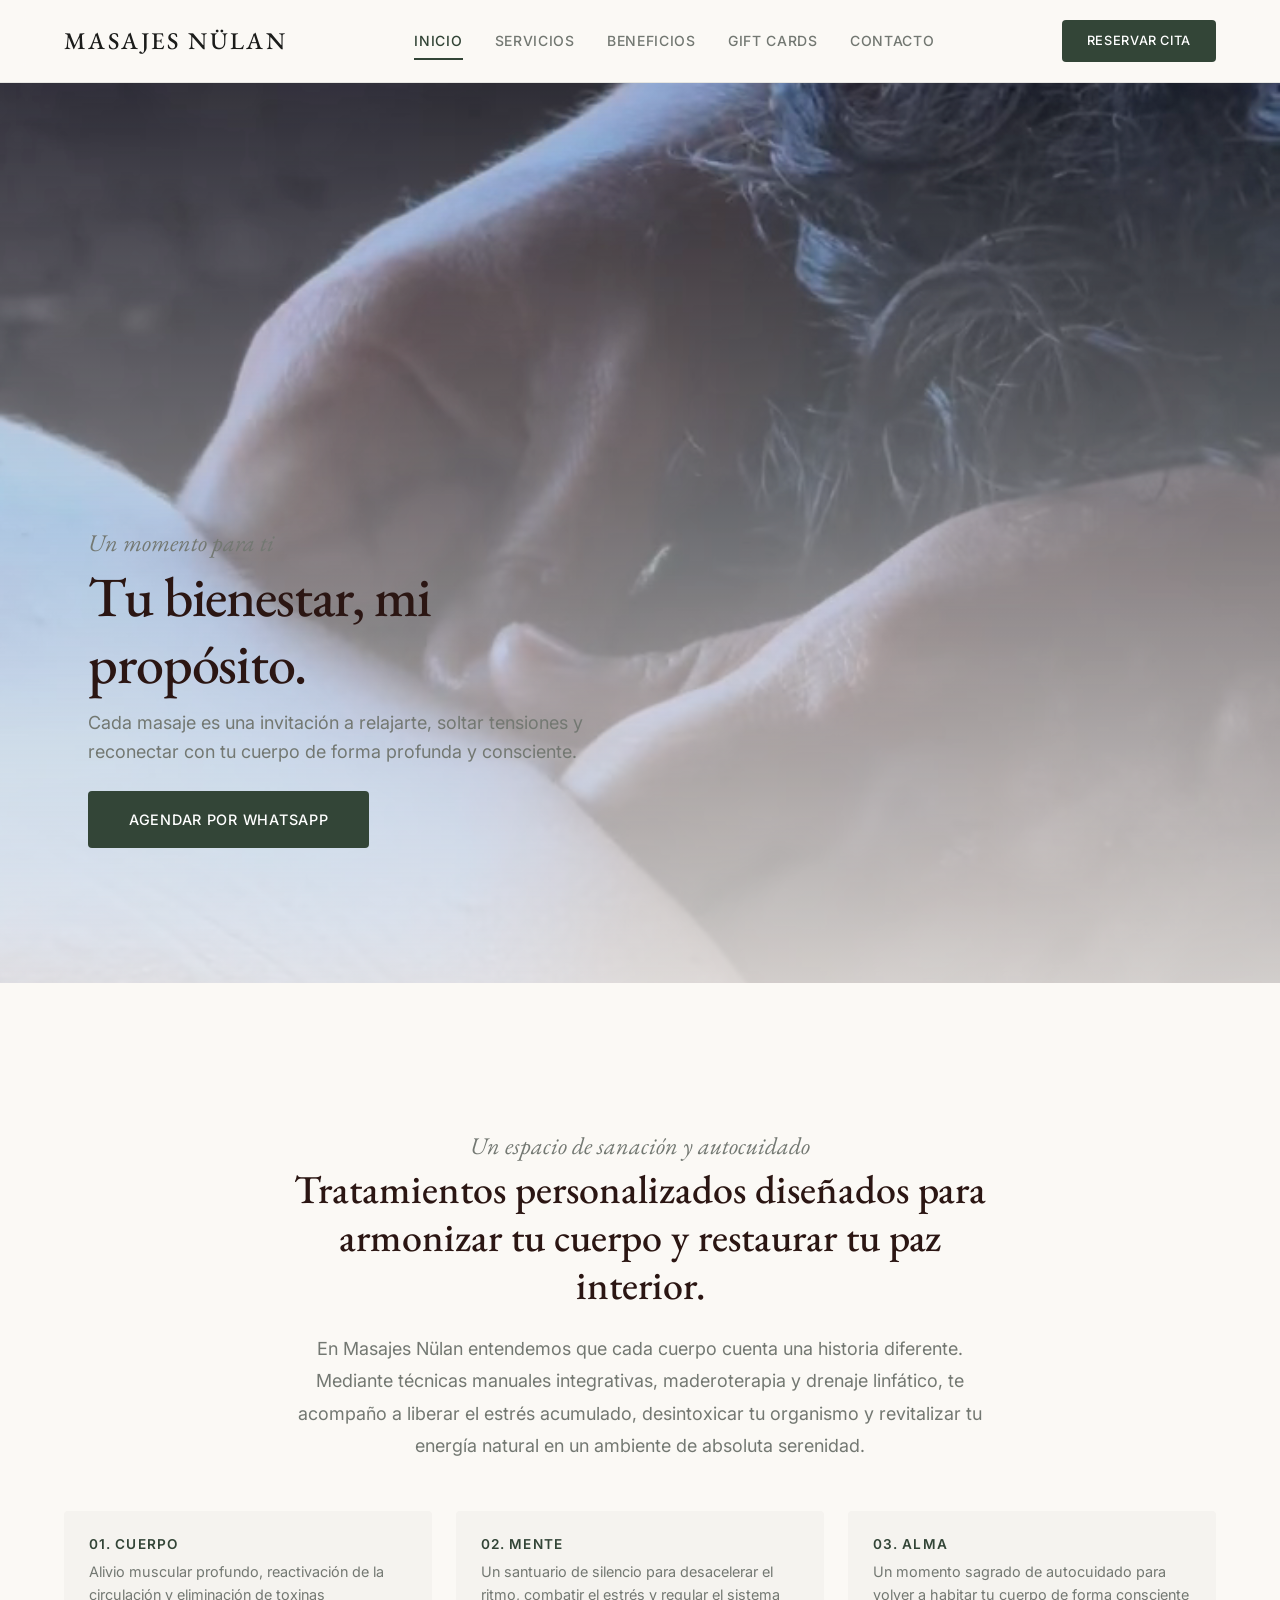
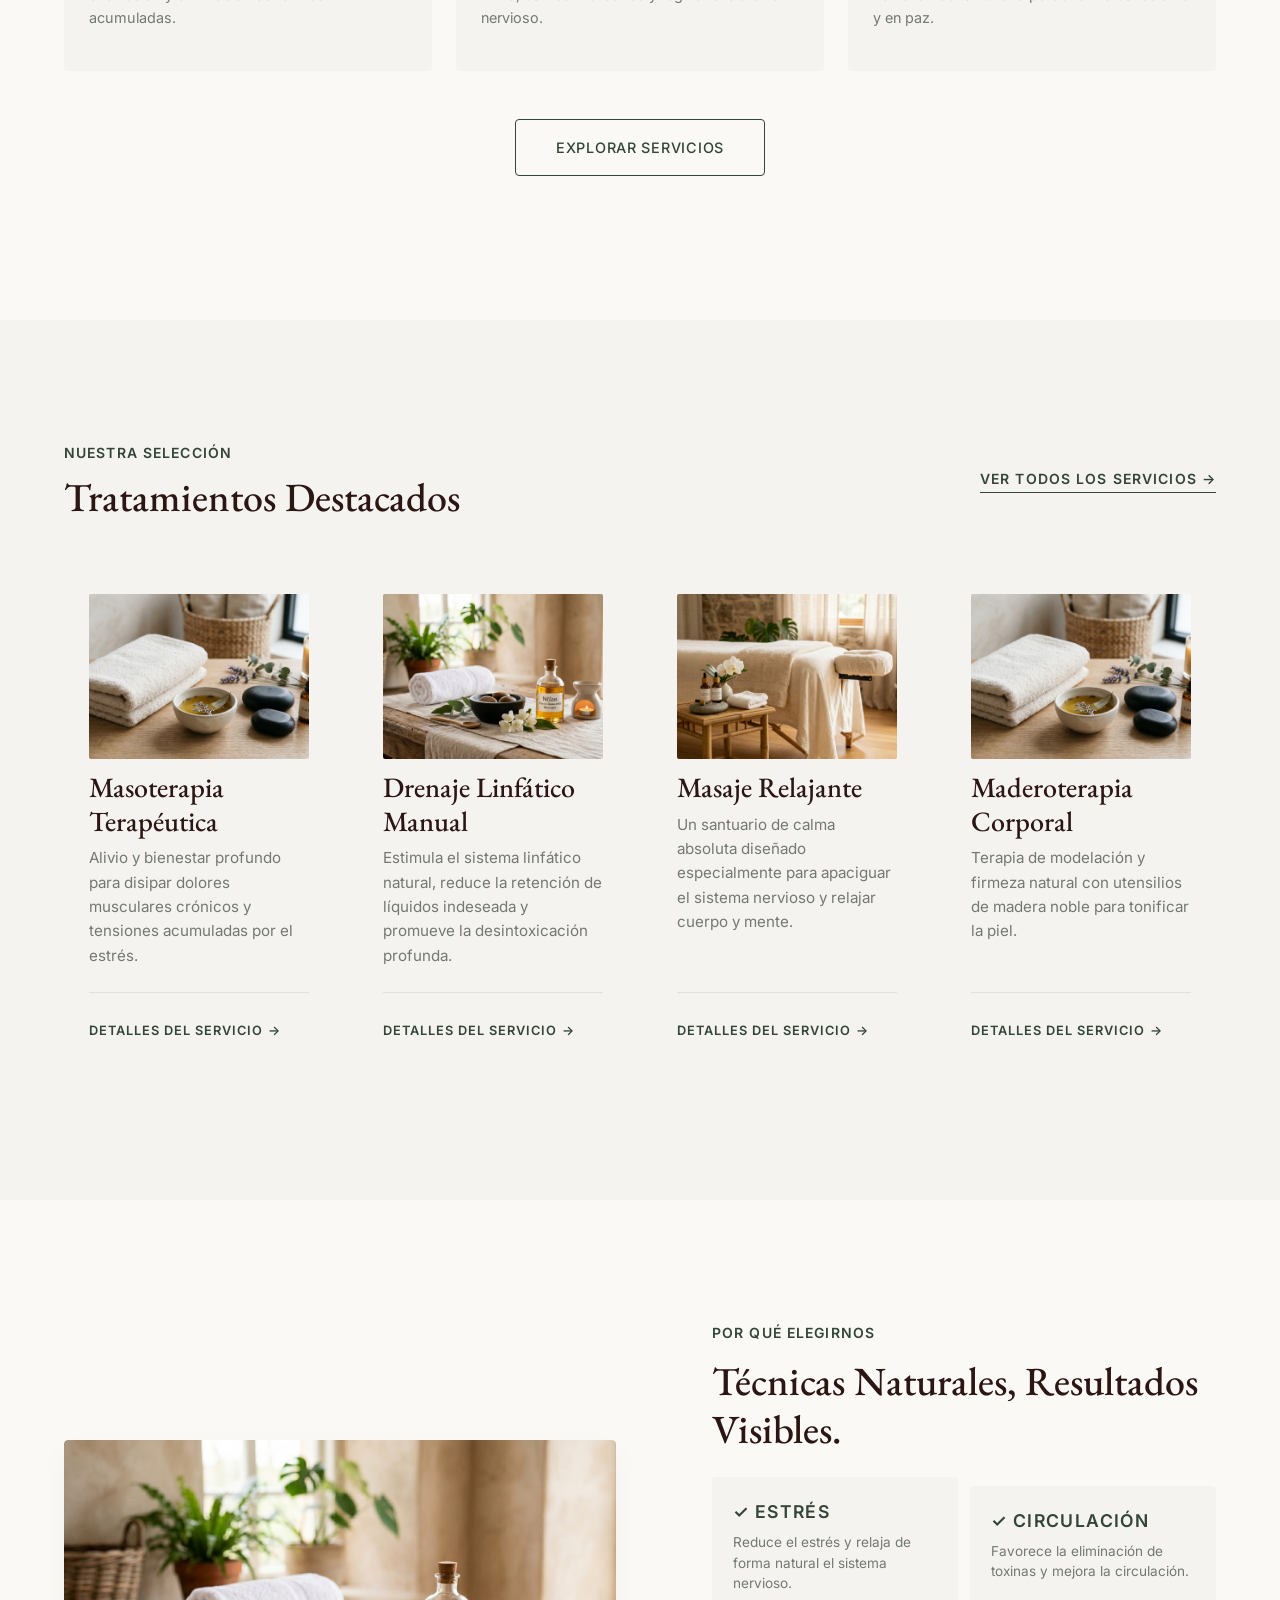
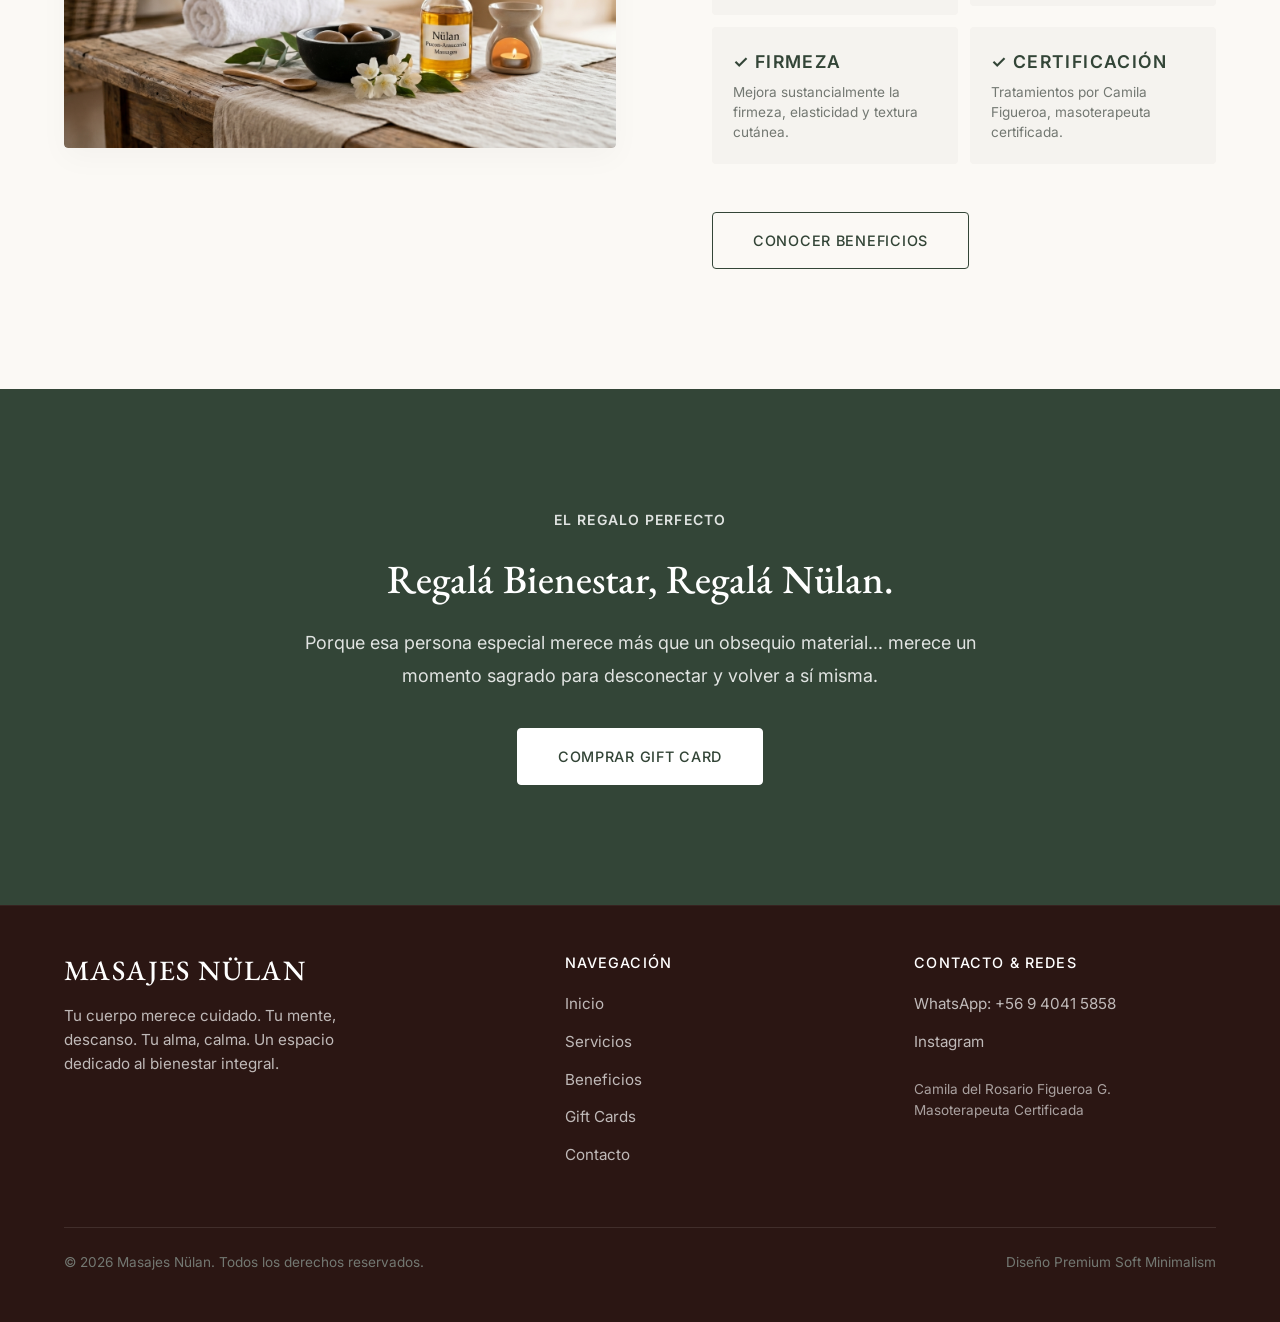
==== commit 1250346d: "Add files via upload" ====
--- a/index.html
+++ b/index.html
@@ -51,10 +51,27 @@
       <div class="container">
         <span class="italic-subtitle">Un espacio de sanación y autocuidado</span>
         <h2 class="serif-font">Tratamientos personalizados diseñados para armonizar tu cuerpo y restaurar tu paz interior.</h2>
-        <p class="text-editorial">
+        <p class="text-editorial" style="margin-bottom: var(--space-lg);">
           En Masajes Nülan entendemos que cada cuerpo cuenta una historia diferente. Mediante técnicas manuales integrativas, maderoterapia y drenaje linfático, te acompaño a liberar el estrés acumulado, desintoxicar tu organismo y revitalizar tu energía natural en un ambiente de absoluta serenidad.
         </p>
-        <div style="margin-top: var(--space-md);">
+        
+        <!-- Three pillars scroll snap on mobile -->
+        <div class="grid-3 scroll-snap-container" style="text-align: left;">
+          <div class="card" style="padding: 24px; min-height: 160px; justify-content: start;">
+            <h4 class="label-caps" style="margin-bottom: 8px; font-size: 0.85rem;">01. Cuerpo</h4>
+            <p style="font-size: 0.9rem; margin-bottom: 0;">Alivio muscular profundo, reactivación de la circulación y eliminación de toxinas acumuladas.</p>
+          </div>
+          <div class="card" style="padding: 24px; min-height: 160px; justify-content: start;">
+            <h4 class="label-caps" style="margin-bottom: 8px; font-size: 0.85rem;">02. Mente</h4>
+            <p style="font-size: 0.9rem; margin-bottom: 0;">Un santuario de silencio para desacelerar el ritmo, combatir el estrés y regular el sistema nervioso.</p>
+          </div>
+          <div class="card" style="padding: 24px; min-height: 160px; justify-content: start;">
+            <h4 class="label-caps" style="margin-bottom: 8px; font-size: 0.85rem;">03. Alma</h4>
+            <p style="font-size: 0.9rem; margin-bottom: 0;">Un momento sagrado de autocuidado para volver a habitar tu cuerpo de forma consciente y en paz.</p>
+          </div>
+        </div>
+
+        <div style="margin-top: var(--space-lg);">
           <a href="servicios.html" class="btn btn-secondary">Explorar Servicios</a>
         </div>
       </div>
@@ -71,7 +88,7 @@
           <a href="servicios.html" class="label-caps" style="border-bottom: 1px solid var(--primary); padding-bottom: 2px;">Ver todos los servicios &rarr;</a>
         </div>
 
-        <div class="grid-3">
+        <div class="grid-4 scroll-snap-container">
           <!-- Card 1 -->
           <div class="card">
             <div>
@@ -112,6 +129,22 @@
               </div>
               <h3>Masaje Relajante</h3>
               <p>Un santuario de calma absoluta diseñado especialmente para apaciguar el sistema nervioso y relajar cuerpo y mente.</p>
+            </div>
+            <div>
+              <div class="accent-border">
+                <a href="servicios.html" class="label-caps" style="font-size: 0.8rem;">Detalles del servicio &rarr;</a>
+              </div>
+            </div>
+          </div>
+
+          <!-- Card 4 -->
+          <div class="card">
+            <div>
+              <div class="card-img-wrapper">
+                <img src="assets/salon1.jpeg" alt="Maderoterapia Corporal">
+              </div>
+              <h3>Maderoterapia Corporal</h3>
+              <p>Terapia de modelación y firmeza natural con utensilios de madera noble para tonificar la piel.</p>
             </div>
             <div>
               <div class="accent-border">
@@ -133,13 +166,28 @@
           <div class="text-content-padding">
             <span class="label-caps">Por qué elegirnos</span>
             <h2 style="margin: var(--space-sm) 0 var(--space-md) 0;">Técnicas Naturales, Resultados Visibles.</h2>
-            <ul class="checkmark-list">
-              <li>Reduce el estrés y relaja de forma natural el sistema nervioso.</li>
-              <li>Favorece activamente la eliminación de toxinas y mejora la circulación sanguínea.</li>
-              <li>Mejora sustancialmente la firmeza, elasticidad y textura de la piel.</li>
-              <li>Tratamientos personalizados llevados a cabo por una masoterapeuta certificada.</li>
-            </ul>
-            <div style="margin-top: var(--space-md);">
+            
+            <!-- Health benefits scroll snap cards on mobile -->
+            <div class="grid-2 scroll-snap-container" style="gap: var(--space-sm);">
+              <div class="card" style="padding: 20px; justify-content: start; min-height: 120px;">
+                <span class="label-caps" style="color: var(--primary); font-size: 1.1rem; margin-bottom: 6px;">✓ Estrés</span>
+                <p style="font-size: 0.85rem; margin-bottom: 0; line-height: 1.5;">Reduce el estrés y relaja de forma natural el sistema nervioso.</p>
+              </div>
+              <div class="card" style="padding: 20px; justify-content: start; min-height: 120px;">
+                <span class="label-caps" style="color: var(--primary); font-size: 1.1rem; margin-bottom: 6px;">✓ Circulación</span>
+                <p style="font-size: 0.85rem; margin-bottom: 0; line-height: 1.5;">Favorece la eliminación de toxinas y mejora la circulación.</p>
+              </div>
+              <div class="card" style="padding: 20px; justify-content: start; min-height: 120px;">
+                <span class="label-caps" style="color: var(--primary); font-size: 1.1rem; margin-bottom: 6px;">✓ Firmeza</span>
+                <p style="font-size: 0.85rem; margin-bottom: 0; line-height: 1.5;">Mejora sustancialmente la firmeza, elasticidad y textura cutánea.</p>
+              </div>
+              <div class="card" style="padding: 20px; justify-content: start; min-height: 120px;">
+                <span class="label-caps" style="color: var(--primary); font-size: 1.1rem; margin-bottom: 6px;">✓ Certificación</span>
+                <p style="font-size: 0.85rem; margin-bottom: 0; line-height: 1.5;">Tratamientos por Camila Figueroa, masoterapeuta certificada.</p>
+              </div>
+            </div>
+
+            <div style="margin-top: var(--space-lg);">
               <a href="beneficios.html" class="btn btn-secondary">Conocer Beneficios</a>
             </div>
           </div>
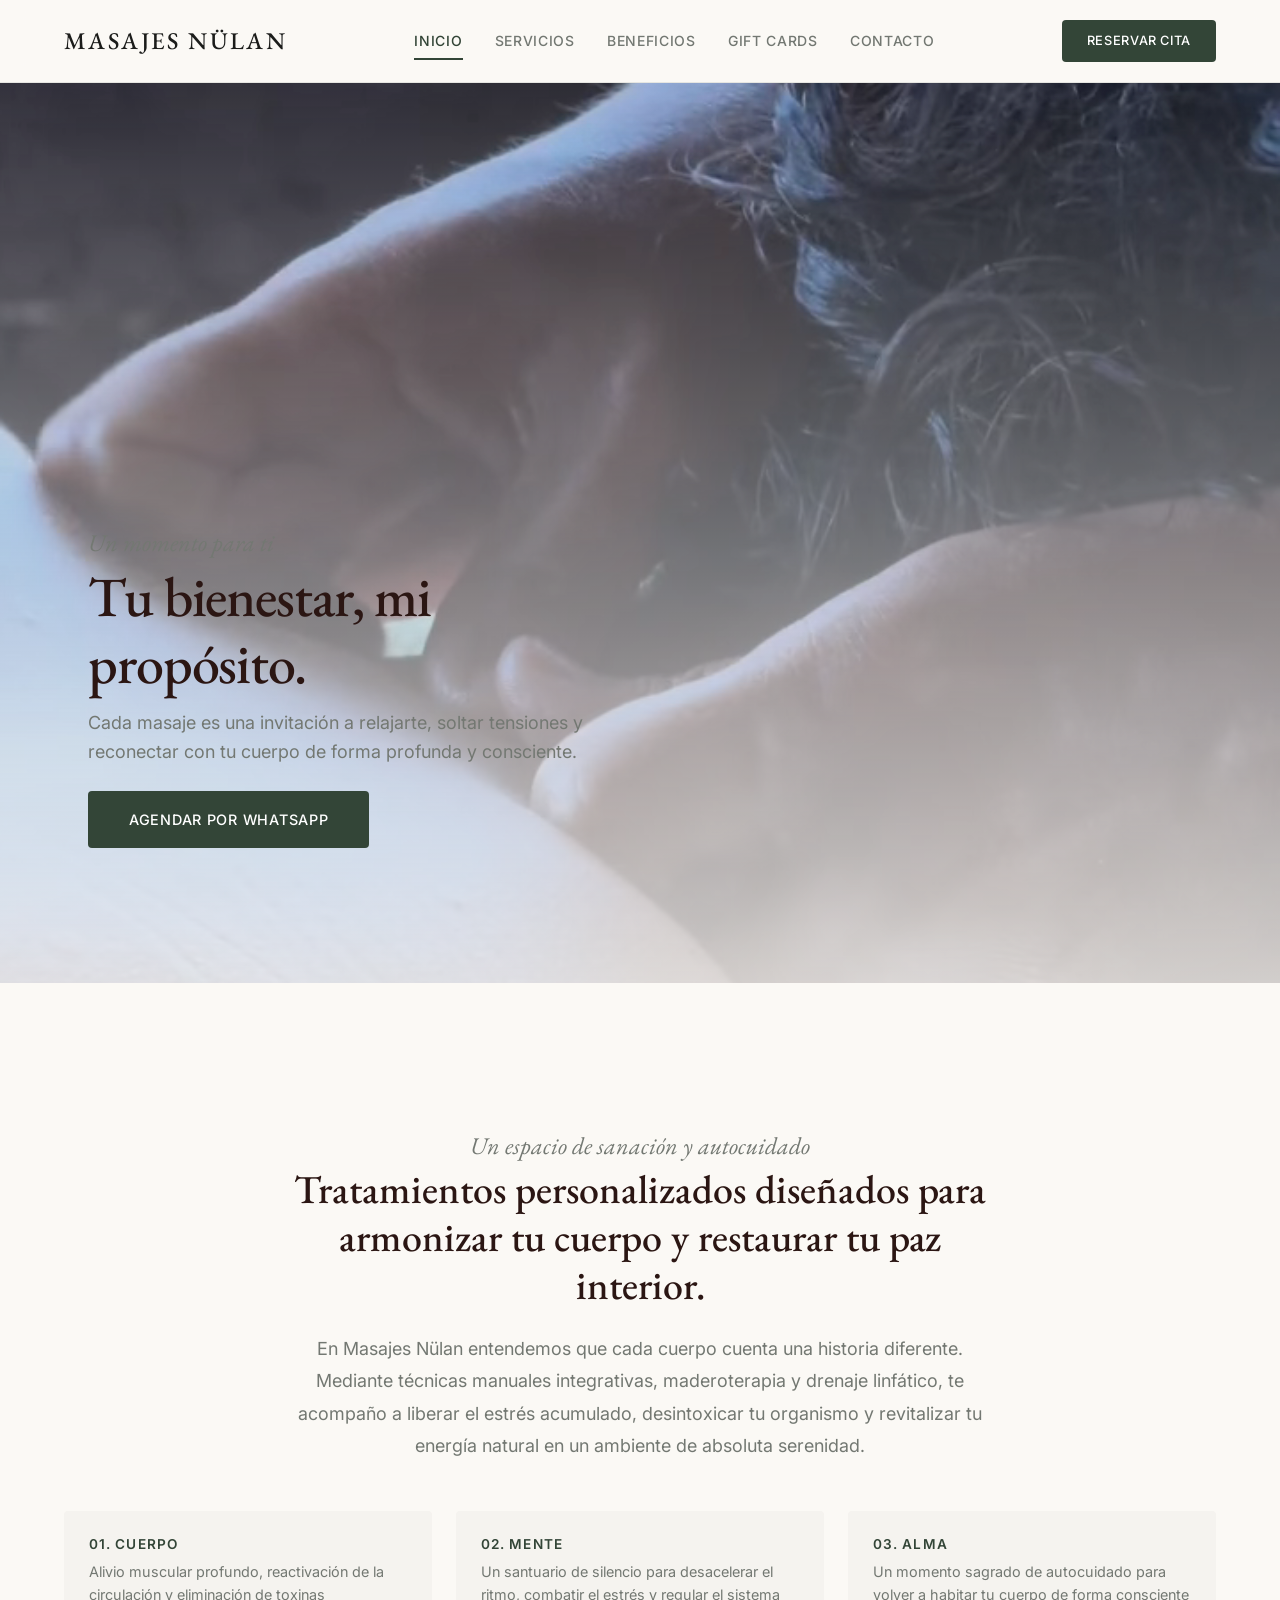
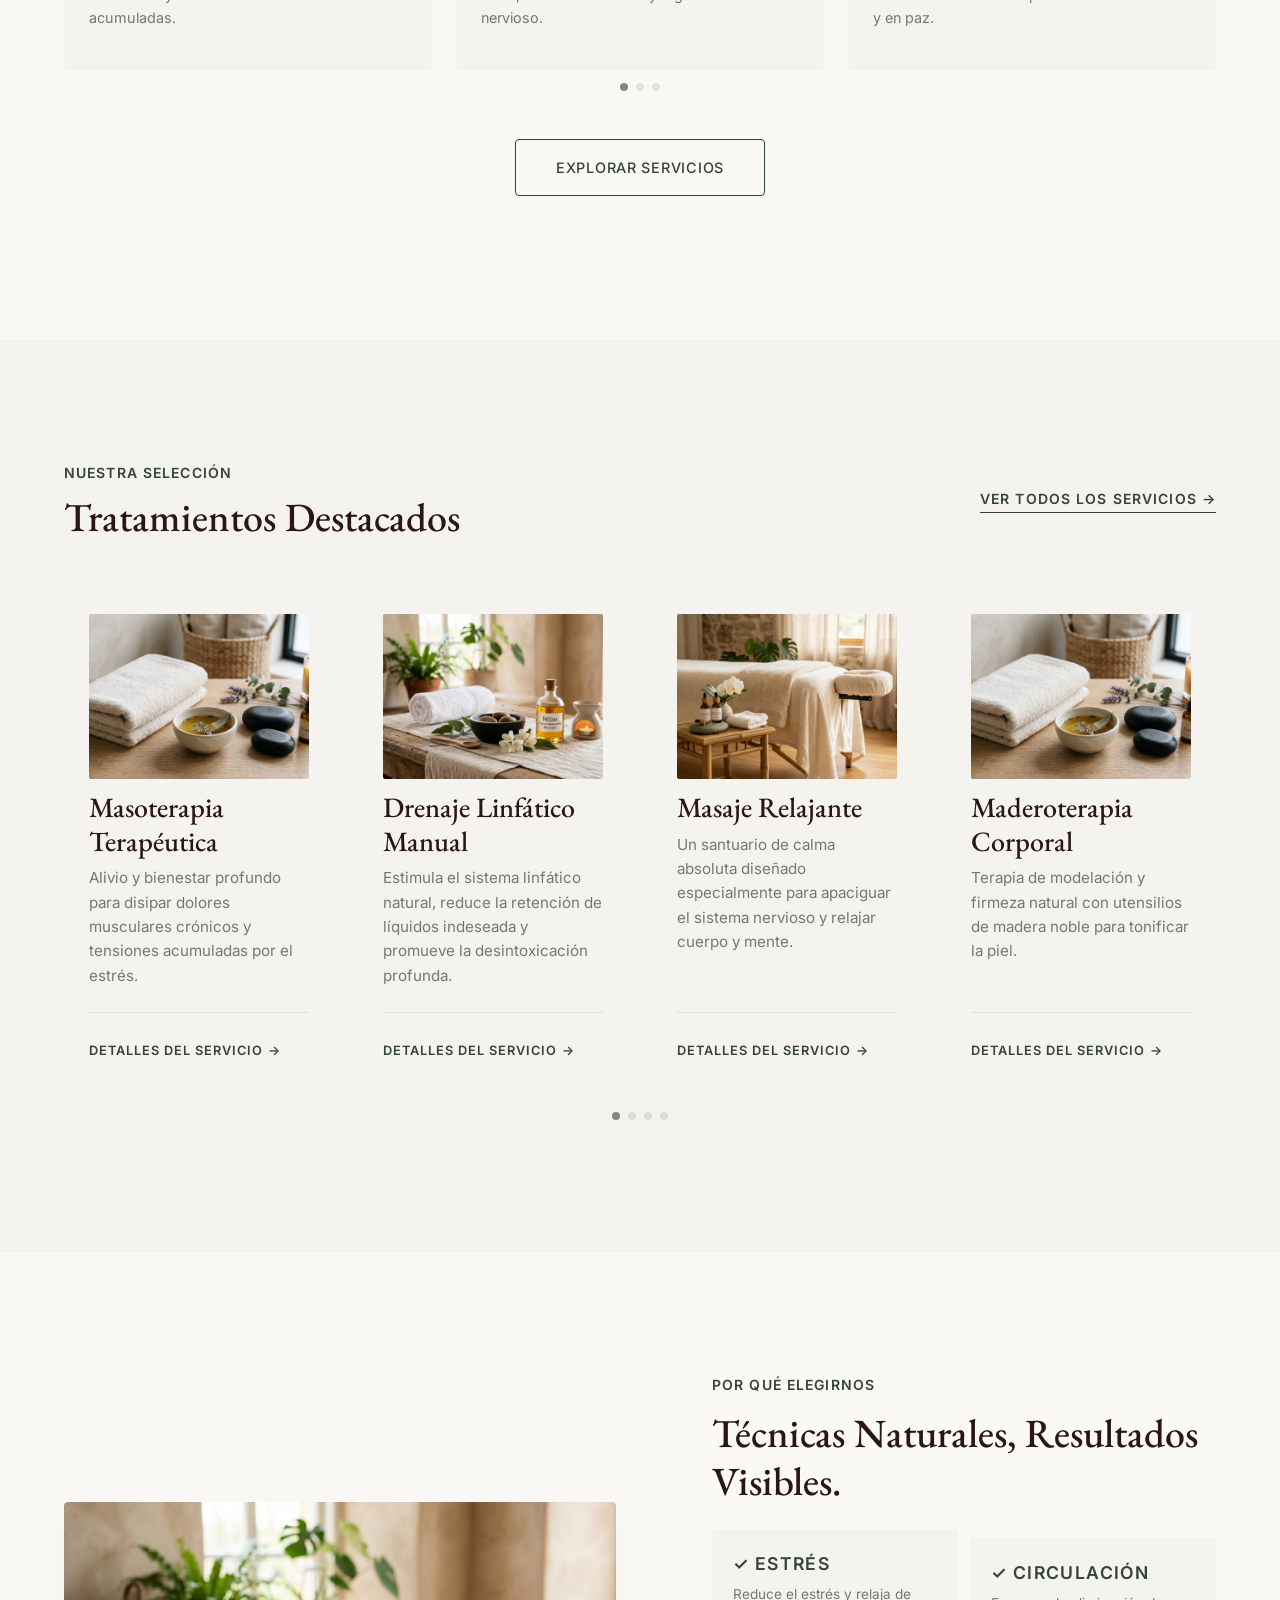
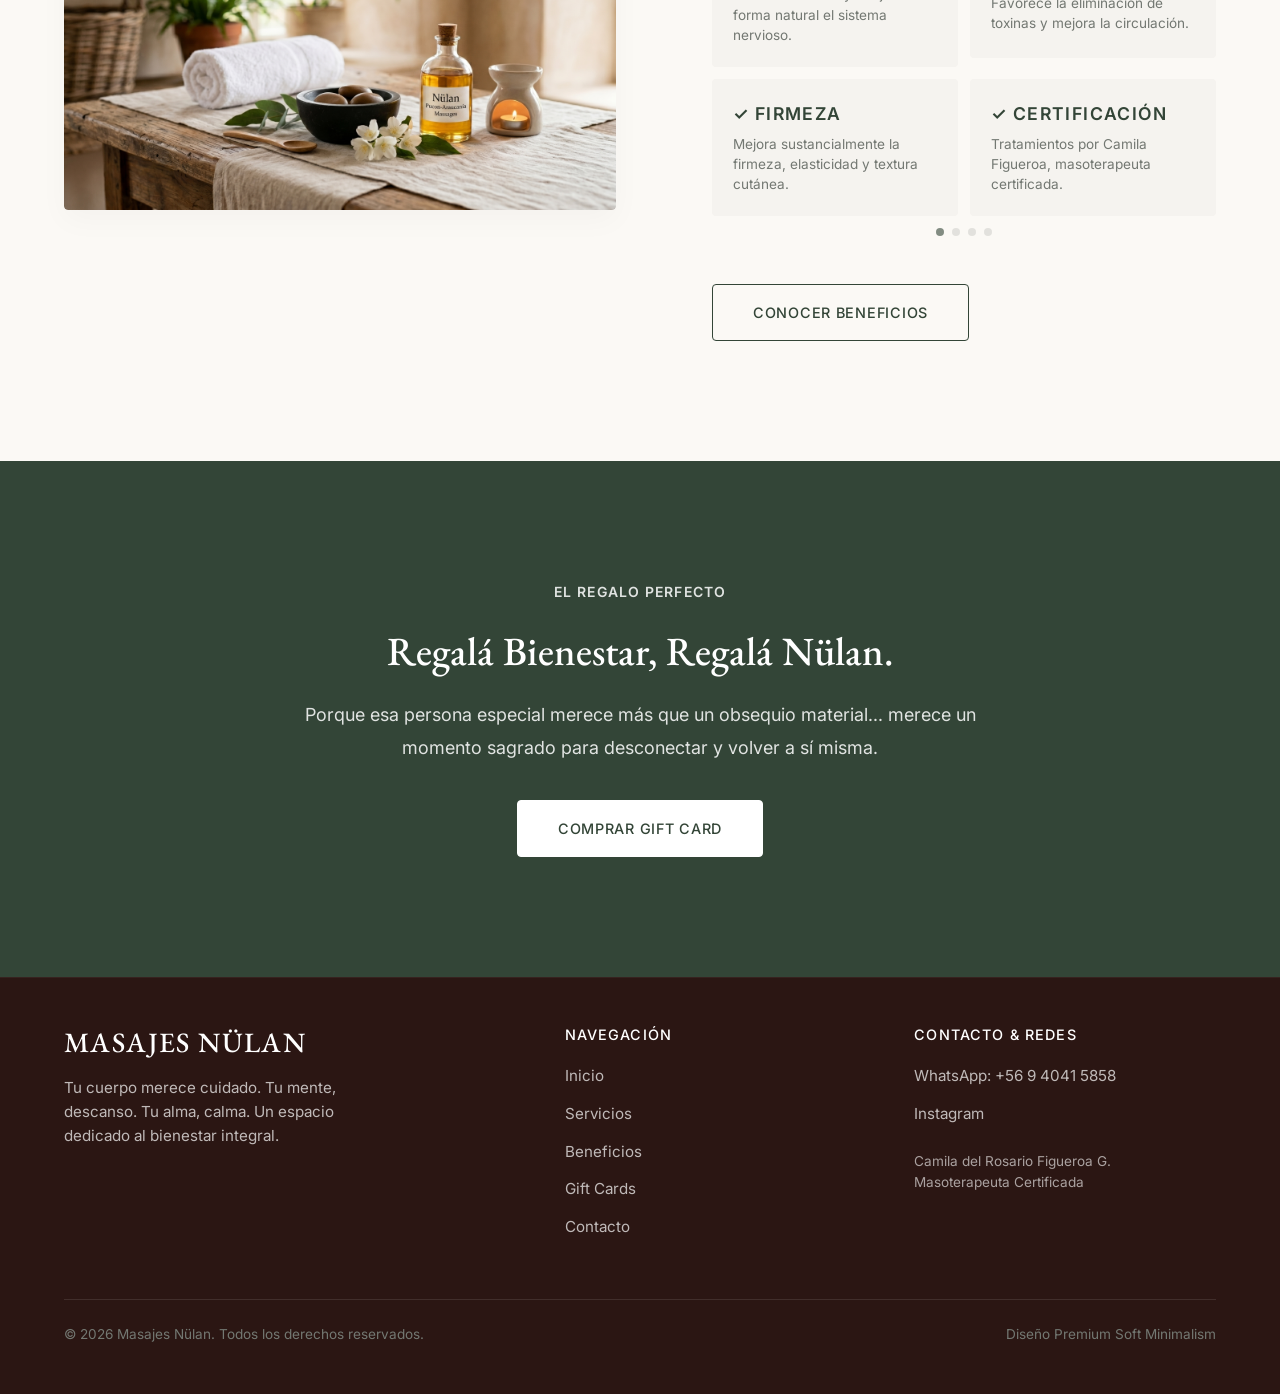
==== commit a9674f2d: "Add files via upload" ====
--- a/index.html
+++ b/index.html
@@ -70,6 +70,12 @@
             <p style="font-size: 0.9rem; margin-bottom: 0;">Un momento sagrado de autocuidado para volver a habitar tu cuerpo de forma consciente y en paz.</p>
           </div>
         </div>
+        <!-- Swipe indicator for mobile -->
+        <div class="swipe-indicator md:hidden" style="text-align: center; margin-top: 12px; margin-bottom: 12px; display: flex; justify-content: center; gap: 8px; opacity: 0.6;">
+          <span style="display:inline-block; width:8px; height:8px; border-radius:50%; background:var(--primary); transition: all 0.3s;"></span>
+          <span style="display:inline-block; width:8px; height:8px; border-radius:50%; background:var(--text-muted); opacity: 0.3; transition: all 0.3s;"></span>
+          <span style="display:inline-block; width:8px; height:8px; border-radius:50%; background:var(--text-muted); opacity: 0.3; transition: all 0.3s;"></span>
+        </div>
 
         <div style="margin-top: var(--space-lg);">
           <a href="servicios.html" class="btn btn-secondary">Explorar Servicios</a>
@@ -152,6 +158,13 @@
               </div>
             </div>
           </div>
+        </div>
+        <!-- Swipe indicator for mobile -->
+        <div class="swipe-indicator md:hidden" style="text-align: center; margin-top: 12px; margin-bottom: 12px; display: flex; justify-content: center; gap: 8px; opacity: 0.6;">
+          <span style="display:inline-block; width:8px; height:8px; border-radius:50%; background:var(--primary); transition: all 0.3s;"></span>
+          <span style="display:inline-block; width:8px; height:8px; border-radius:50%; background:var(--text-muted); opacity: 0.3; transition: all 0.3s;"></span>
+          <span style="display:inline-block; width:8px; height:8px; border-radius:50%; background:var(--text-muted); opacity: 0.3; transition: all 0.3s;"></span>
+          <span style="display:inline-block; width:8px; height:8px; border-radius:50%; background:var(--text-muted); opacity: 0.3; transition: all 0.3s;"></span>
         </div>
       </div>
     </section>
@@ -185,6 +198,13 @@
                 <span class="label-caps" style="color: var(--primary); font-size: 1.1rem; margin-bottom: 6px;">✓ Certificación</span>
                 <p style="font-size: 0.85rem; margin-bottom: 0; line-height: 1.5;">Tratamientos por Camila Figueroa, masoterapeuta certificada.</p>
               </div>
+            </div>
+            <!-- Swipe indicator for mobile -->
+            <div class="swipe-indicator md:hidden" style="text-align: center; margin-top: 12px; margin-bottom: 12px; display: flex; justify-content: center; gap: 8px; opacity: 0.6;">
+              <span style="display:inline-block; width:8px; height:8px; border-radius:50%; background:var(--primary); transition: all 0.3s;"></span>
+              <span style="display:inline-block; width:8px; height:8px; border-radius:50%; background:var(--text-muted); opacity: 0.3; transition: all 0.3s;"></span>
+              <span style="display:inline-block; width:8px; height:8px; border-radius:50%; background:var(--text-muted); opacity: 0.3; transition: all 0.3s;"></span>
+              <span style="display:inline-block; width:8px; height:8px; border-radius:50%; background:var(--text-muted); opacity: 0.3; transition: all 0.3s;"></span>
             </div>
 
             <div style="margin-top: var(--space-lg);">
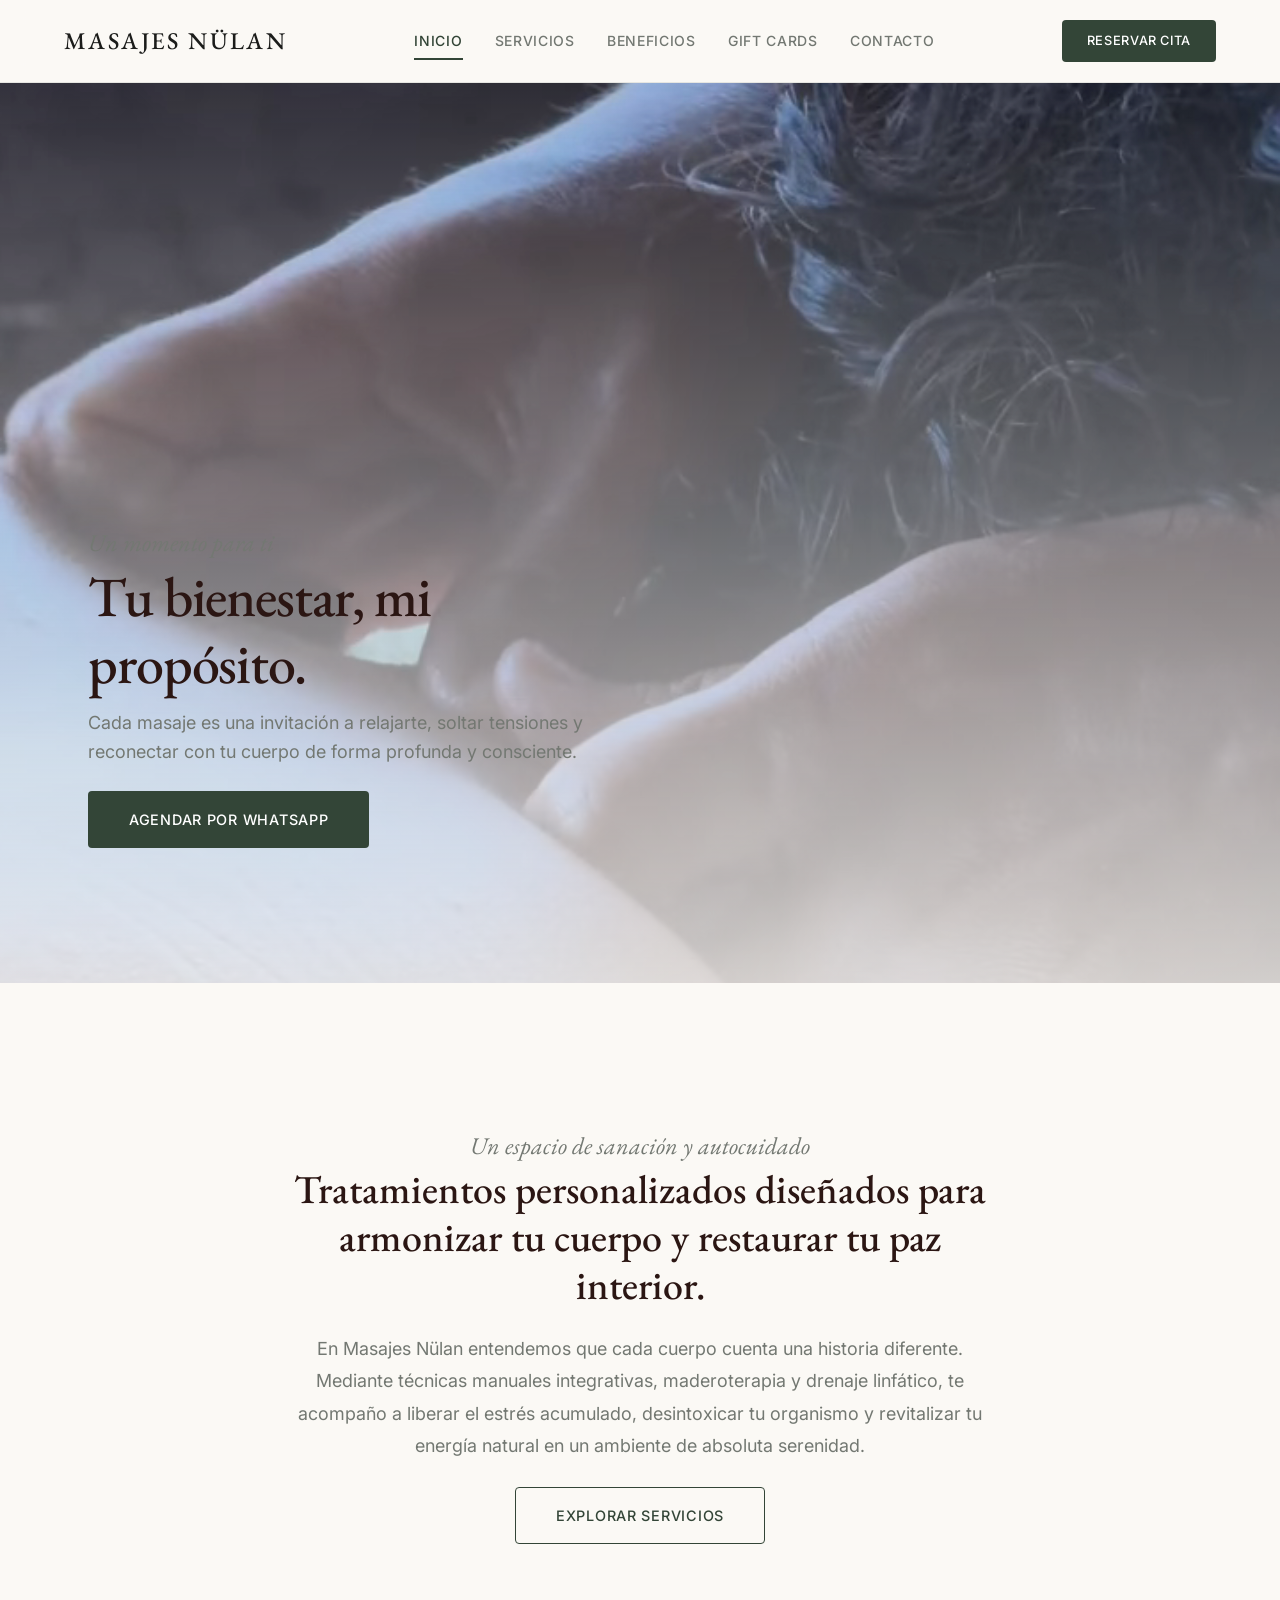
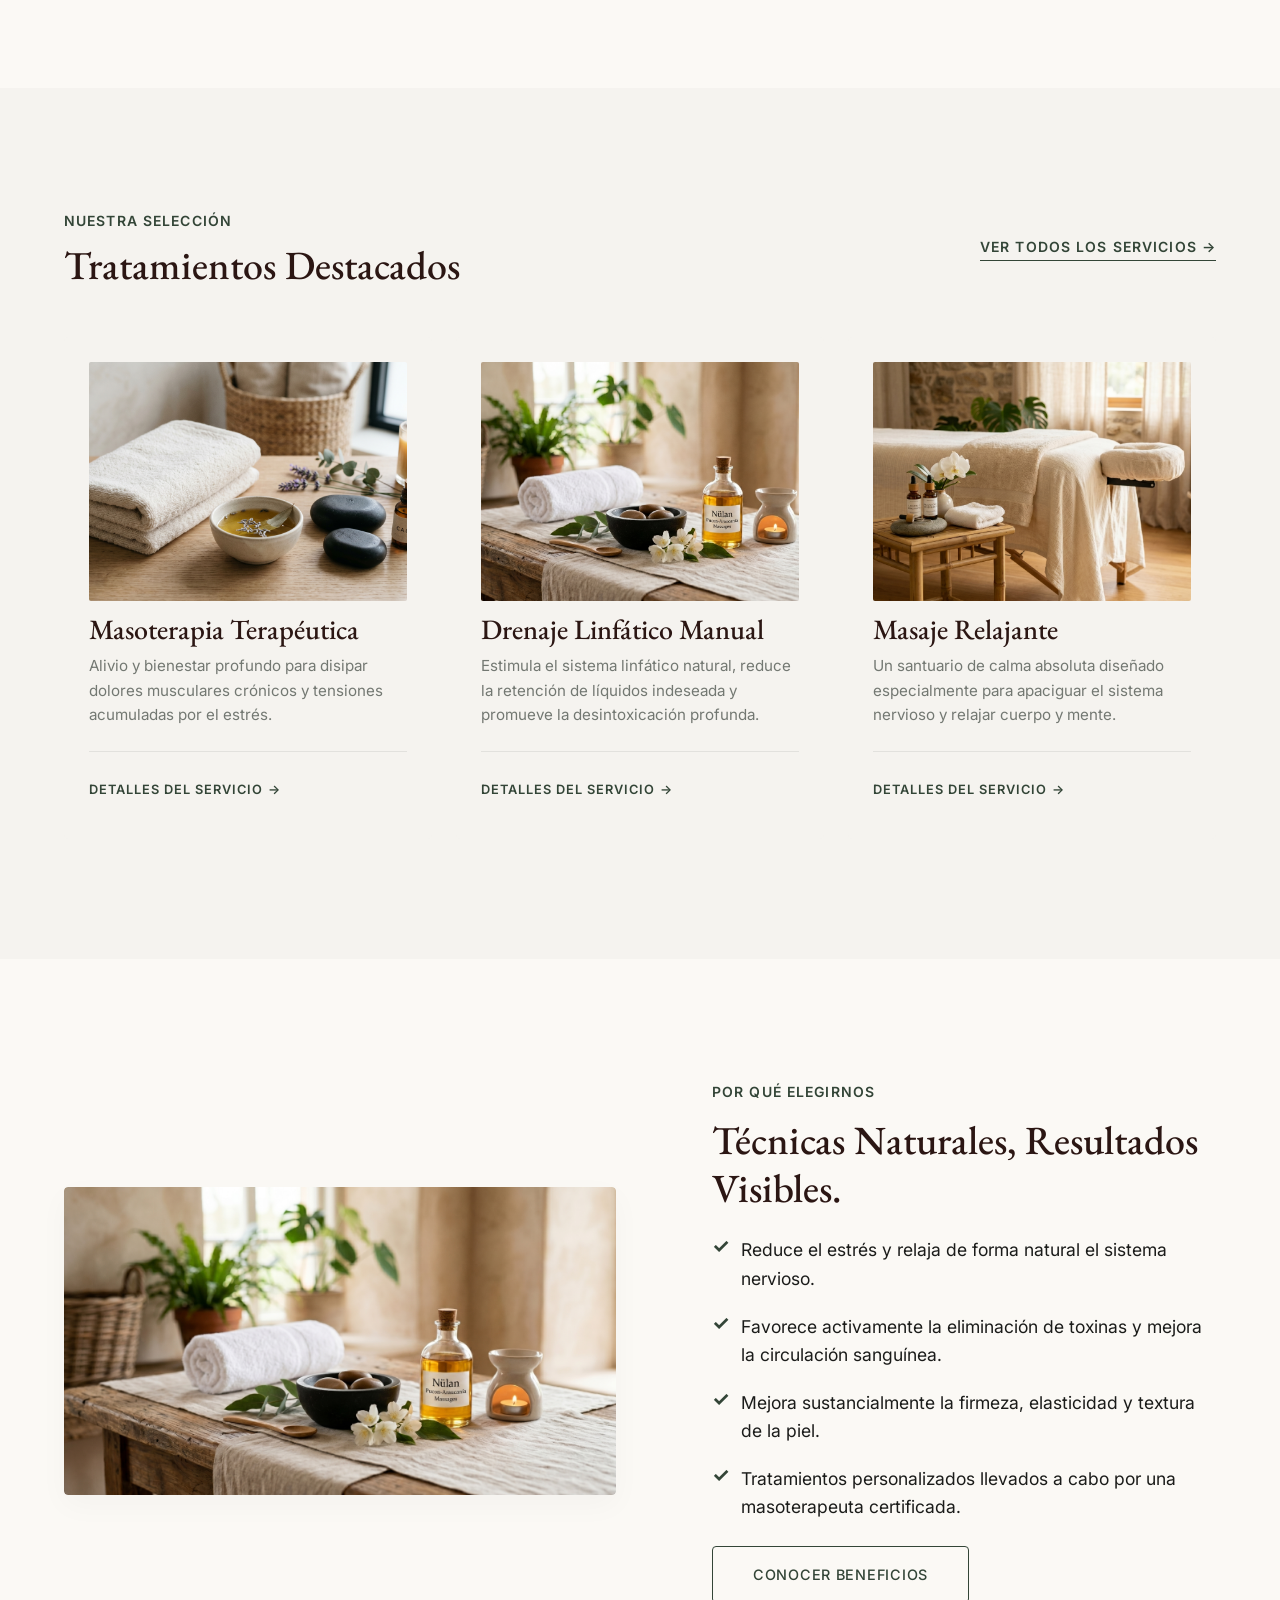
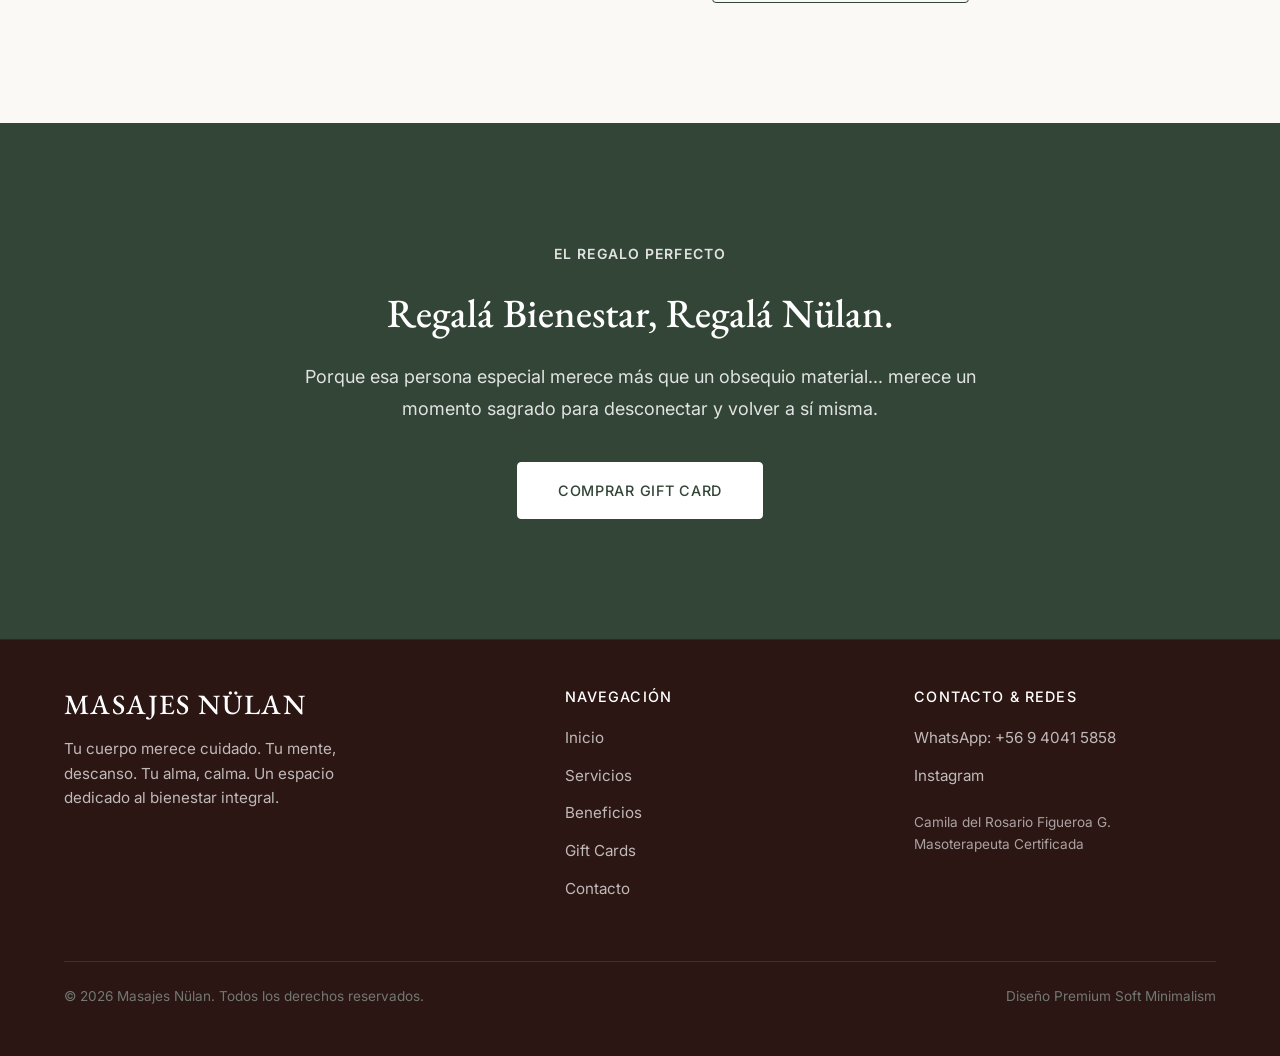
==== commit 5a47997c: "Add files via upload" ====
--- a/index.html
+++ b/index.html
@@ -51,33 +51,10 @@
       <div class="container">
         <span class="italic-subtitle">Un espacio de sanación y autocuidado</span>
         <h2 class="serif-font">Tratamientos personalizados diseñados para armonizar tu cuerpo y restaurar tu paz interior.</h2>
-        <p class="text-editorial" style="margin-bottom: var(--space-lg);">
+        <p class="text-editorial">
           En Masajes Nülan entendemos que cada cuerpo cuenta una historia diferente. Mediante técnicas manuales integrativas, maderoterapia y drenaje linfático, te acompaño a liberar el estrés acumulado, desintoxicar tu organismo y revitalizar tu energía natural en un ambiente de absoluta serenidad.
         </p>
-        
-        <!-- Three pillars scroll snap on mobile -->
-        <div class="grid-3 scroll-snap-container" style="text-align: left;">
-          <div class="card" style="padding: 24px; min-height: 160px; justify-content: start;">
-            <h4 class="label-caps" style="margin-bottom: 8px; font-size: 0.85rem;">01. Cuerpo</h4>
-            <p style="font-size: 0.9rem; margin-bottom: 0;">Alivio muscular profundo, reactivación de la circulación y eliminación de toxinas acumuladas.</p>
-          </div>
-          <div class="card" style="padding: 24px; min-height: 160px; justify-content: start;">
-            <h4 class="label-caps" style="margin-bottom: 8px; font-size: 0.85rem;">02. Mente</h4>
-            <p style="font-size: 0.9rem; margin-bottom: 0;">Un santuario de silencio para desacelerar el ritmo, combatir el estrés y regular el sistema nervioso.</p>
-          </div>
-          <div class="card" style="padding: 24px; min-height: 160px; justify-content: start;">
-            <h4 class="label-caps" style="margin-bottom: 8px; font-size: 0.85rem;">03. Alma</h4>
-            <p style="font-size: 0.9rem; margin-bottom: 0;">Un momento sagrado de autocuidado para volver a habitar tu cuerpo de forma consciente y en paz.</p>
-          </div>
-        </div>
-        <!-- Swipe indicator for mobile -->
-        <div class="swipe-indicator md:hidden" style="text-align: center; margin-top: 12px; margin-bottom: 12px; display: flex; justify-content: center; gap: 8px; opacity: 0.6;">
-          <span style="display:inline-block; width:8px; height:8px; border-radius:50%; background:var(--primary); transition: all 0.3s;"></span>
-          <span style="display:inline-block; width:8px; height:8px; border-radius:50%; background:var(--text-muted); opacity: 0.3; transition: all 0.3s;"></span>
-          <span style="display:inline-block; width:8px; height:8px; border-radius:50%; background:var(--text-muted); opacity: 0.3; transition: all 0.3s;"></span>
-        </div>
-
-        <div style="margin-top: var(--space-lg);">
+        <div style="margin-top: var(--space-md);">
           <a href="servicios.html" class="btn btn-secondary">Explorar Servicios</a>
         </div>
       </div>
@@ -94,7 +71,7 @@
           <a href="servicios.html" class="label-caps" style="border-bottom: 1px solid var(--primary); padding-bottom: 2px;">Ver todos los servicios &rarr;</a>
         </div>
 
-        <div class="grid-4 scroll-snap-container">
+        <div class="grid-3">
           <!-- Card 1 -->
           <div class="card">
             <div>
@@ -142,29 +119,6 @@
               </div>
             </div>
           </div>
-
-          <!-- Card 4 -->
-          <div class="card">
-            <div>
-              <div class="card-img-wrapper">
-                <img src="assets/salon1.jpeg" alt="Maderoterapia Corporal">
-              </div>
-              <h3>Maderoterapia Corporal</h3>
-              <p>Terapia de modelación y firmeza natural con utensilios de madera noble para tonificar la piel.</p>
-            </div>
-            <div>
-              <div class="accent-border">
-                <a href="servicios.html" class="label-caps" style="font-size: 0.8rem;">Detalles del servicio &rarr;</a>
-              </div>
-            </div>
-          </div>
-        </div>
-        <!-- Swipe indicator for mobile -->
-        <div class="swipe-indicator md:hidden" style="text-align: center; margin-top: 12px; margin-bottom: 12px; display: flex; justify-content: center; gap: 8px; opacity: 0.6;">
-          <span style="display:inline-block; width:8px; height:8px; border-radius:50%; background:var(--primary); transition: all 0.3s;"></span>
-          <span style="display:inline-block; width:8px; height:8px; border-radius:50%; background:var(--text-muted); opacity: 0.3; transition: all 0.3s;"></span>
-          <span style="display:inline-block; width:8px; height:8px; border-radius:50%; background:var(--text-muted); opacity: 0.3; transition: all 0.3s;"></span>
-          <span style="display:inline-block; width:8px; height:8px; border-radius:50%; background:var(--text-muted); opacity: 0.3; transition: all 0.3s;"></span>
         </div>
       </div>
     </section>
@@ -179,35 +133,13 @@
           <div class="text-content-padding">
             <span class="label-caps">Por qué elegirnos</span>
             <h2 style="margin: var(--space-sm) 0 var(--space-md) 0;">Técnicas Naturales, Resultados Visibles.</h2>
-            
-            <!-- Health benefits scroll snap cards on mobile -->
-            <div class="grid-2 scroll-snap-container" style="gap: var(--space-sm);">
-              <div class="card" style="padding: 20px; justify-content: start; min-height: 120px;">
-                <span class="label-caps" style="color: var(--primary); font-size: 1.1rem; margin-bottom: 6px;">✓ Estrés</span>
-                <p style="font-size: 0.85rem; margin-bottom: 0; line-height: 1.5;">Reduce el estrés y relaja de forma natural el sistema nervioso.</p>
-              </div>
-              <div class="card" style="padding: 20px; justify-content: start; min-height: 120px;">
-                <span class="label-caps" style="color: var(--primary); font-size: 1.1rem; margin-bottom: 6px;">✓ Circulación</span>
-                <p style="font-size: 0.85rem; margin-bottom: 0; line-height: 1.5;">Favorece la eliminación de toxinas y mejora la circulación.</p>
-              </div>
-              <div class="card" style="padding: 20px; justify-content: start; min-height: 120px;">
-                <span class="label-caps" style="color: var(--primary); font-size: 1.1rem; margin-bottom: 6px;">✓ Firmeza</span>
-                <p style="font-size: 0.85rem; margin-bottom: 0; line-height: 1.5;">Mejora sustancialmente la firmeza, elasticidad y textura cutánea.</p>
-              </div>
-              <div class="card" style="padding: 20px; justify-content: start; min-height: 120px;">
-                <span class="label-caps" style="color: var(--primary); font-size: 1.1rem; margin-bottom: 6px;">✓ Certificación</span>
-                <p style="font-size: 0.85rem; margin-bottom: 0; line-height: 1.5;">Tratamientos por Camila Figueroa, masoterapeuta certificada.</p>
-              </div>
-            </div>
-            <!-- Swipe indicator for mobile -->
-            <div class="swipe-indicator md:hidden" style="text-align: center; margin-top: 12px; margin-bottom: 12px; display: flex; justify-content: center; gap: 8px; opacity: 0.6;">
-              <span style="display:inline-block; width:8px; height:8px; border-radius:50%; background:var(--primary); transition: all 0.3s;"></span>
-              <span style="display:inline-block; width:8px; height:8px; border-radius:50%; background:var(--text-muted); opacity: 0.3; transition: all 0.3s;"></span>
-              <span style="display:inline-block; width:8px; height:8px; border-radius:50%; background:var(--text-muted); opacity: 0.3; transition: all 0.3s;"></span>
-              <span style="display:inline-block; width:8px; height:8px; border-radius:50%; background:var(--text-muted); opacity: 0.3; transition: all 0.3s;"></span>
-            </div>
-
-            <div style="margin-top: var(--space-lg);">
+            <ul class="checkmark-list">
+              <li>Reduce el estrés y relaja de forma natural el sistema nervioso.</li>
+              <li>Favorece activamente la eliminación de toxinas y mejora la circulación sanguínea.</li>
+              <li>Mejora sustancialmente la firmeza, elasticidad y textura de la piel.</li>
+              <li>Tratamientos personalizados llevados a cabo por una masoterapeuta certificada.</li>
+            </ul>
+            <div style="margin-top: var(--space-md);">
               <a href="beneficios.html" class="btn btn-secondary">Conocer Beneficios</a>
             </div>
           </div>
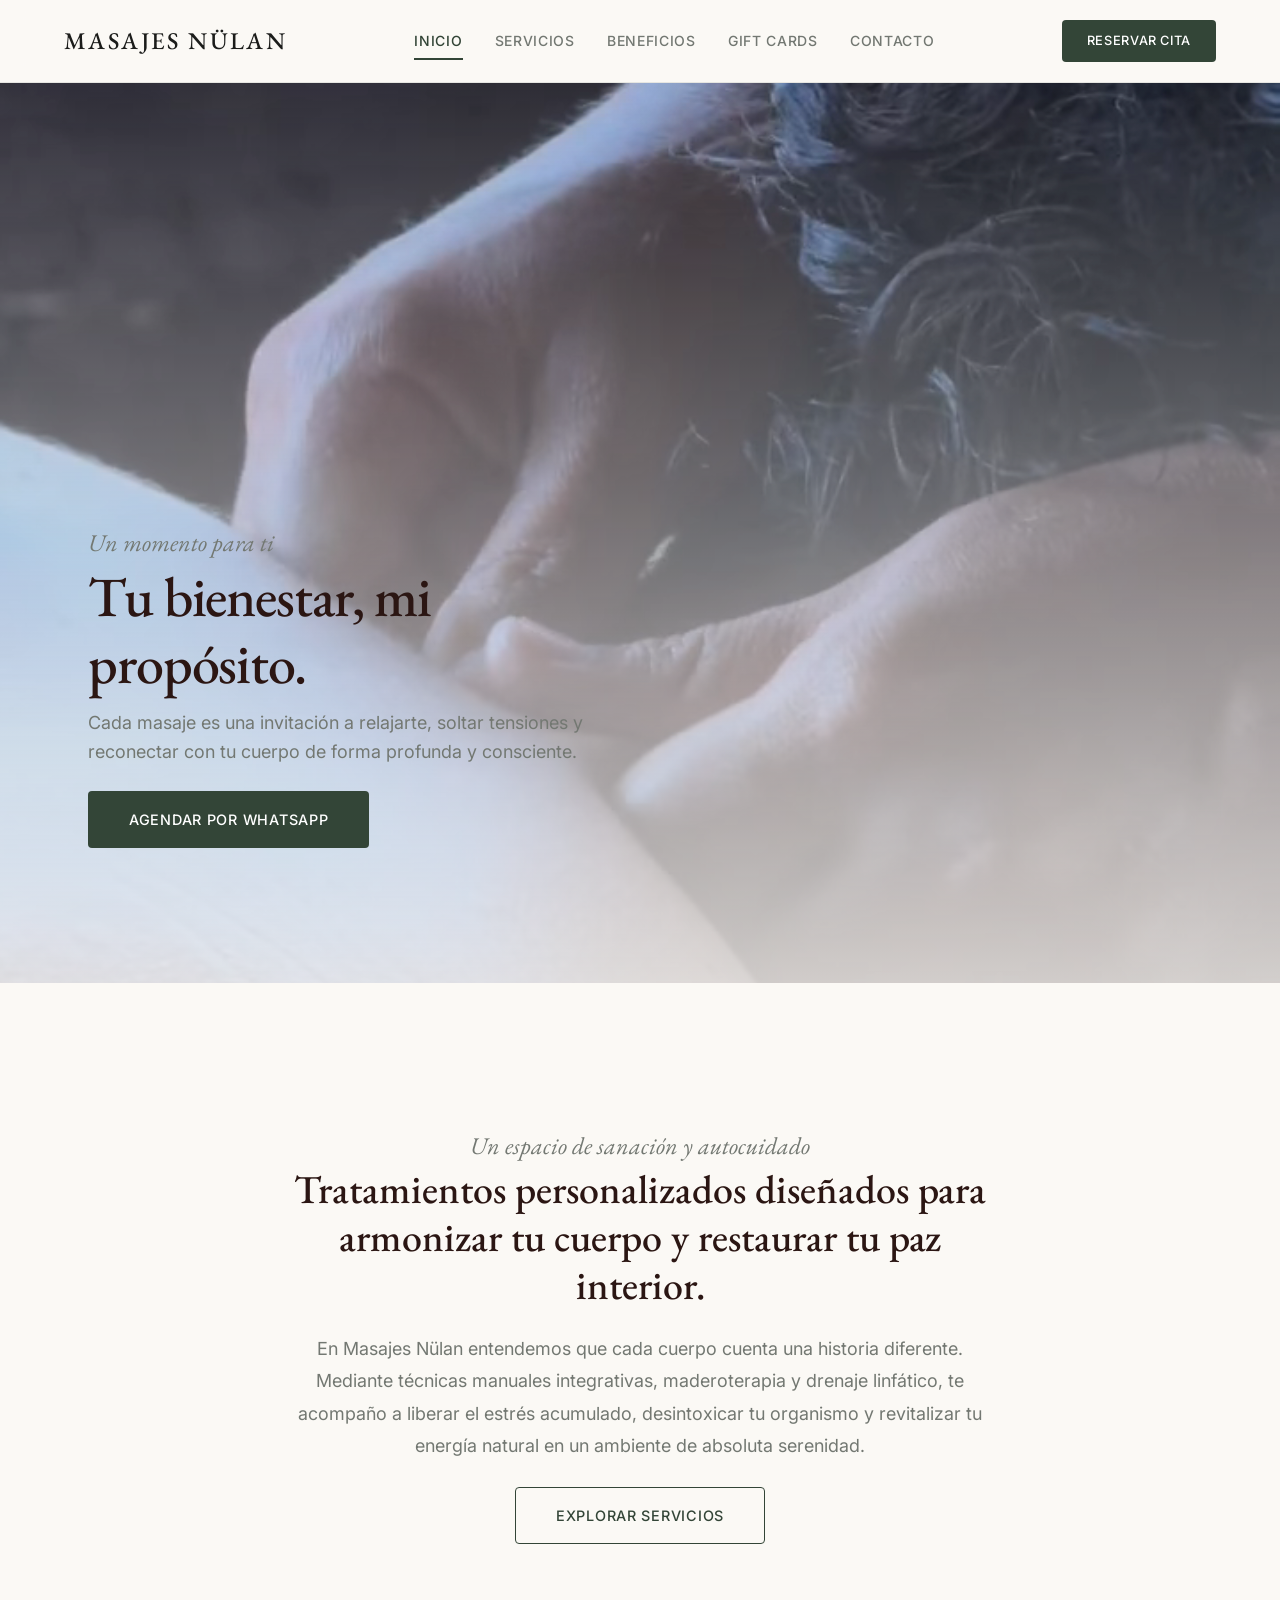
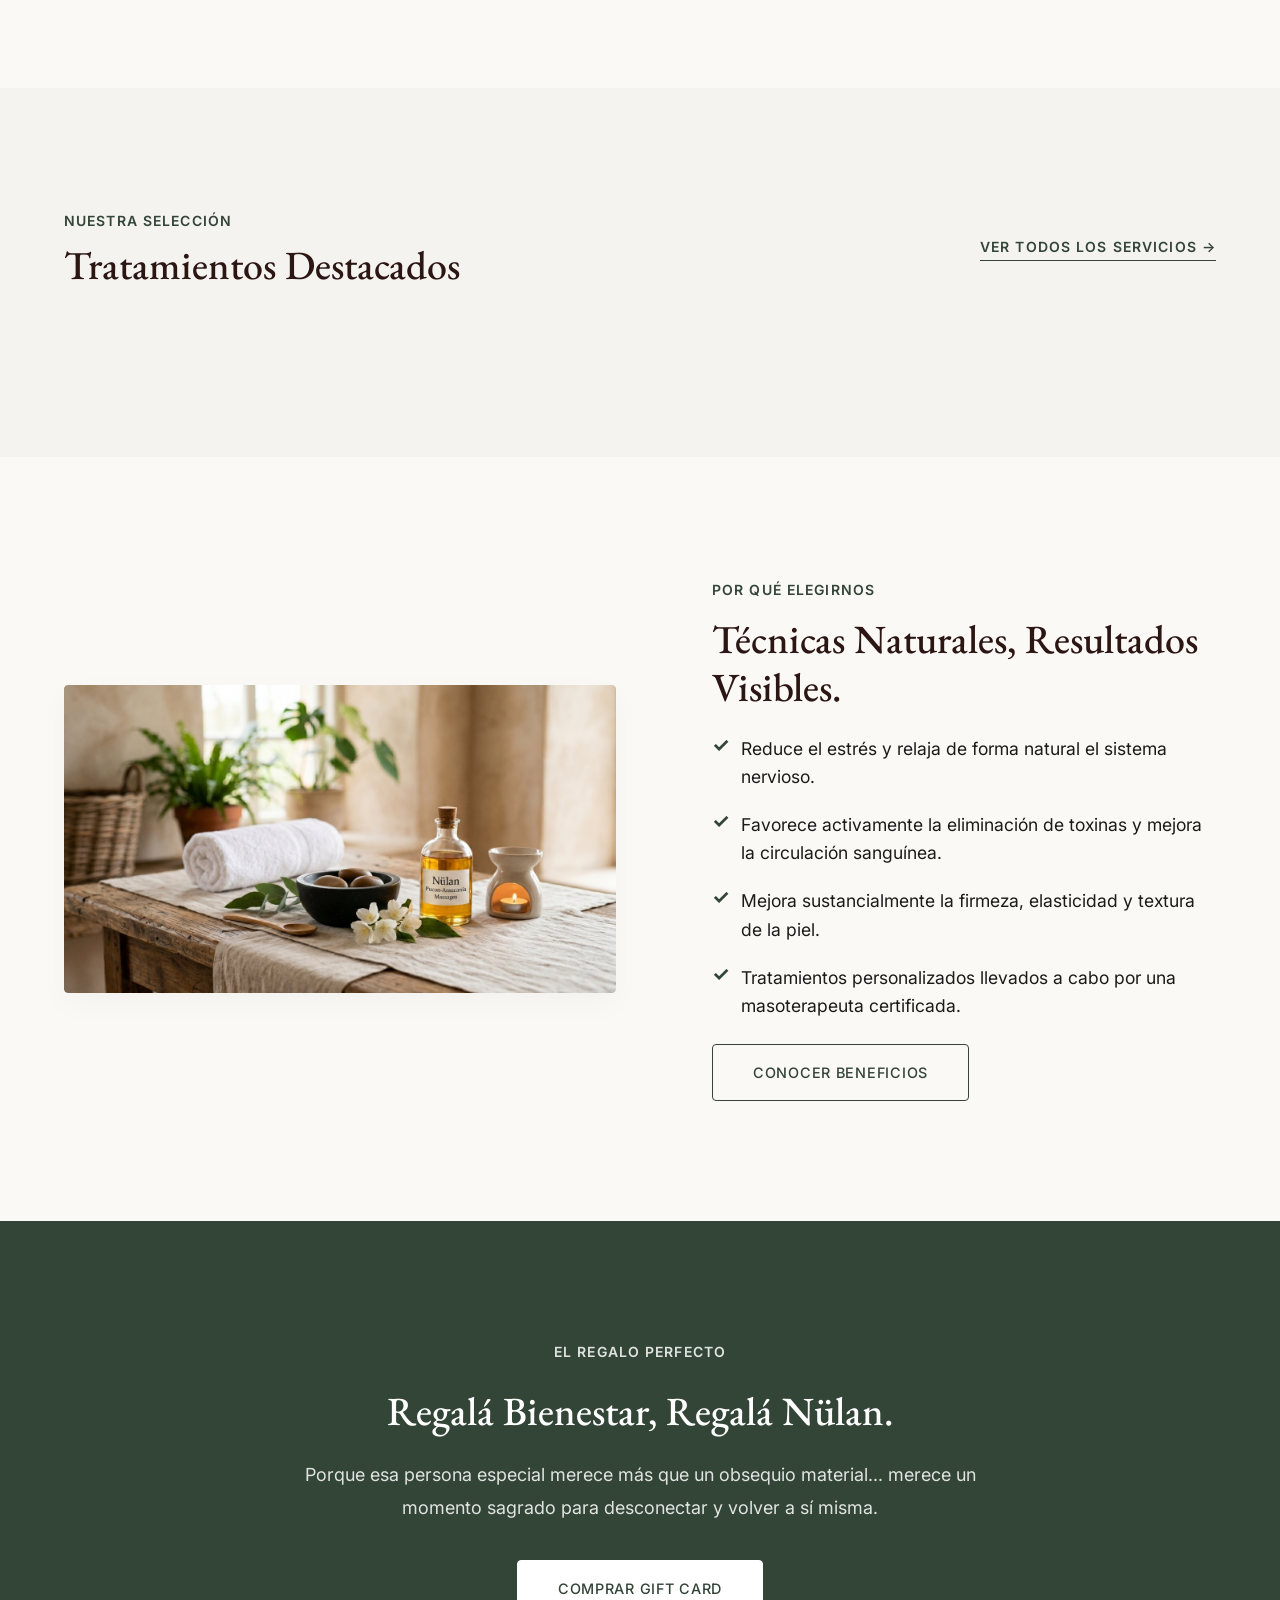
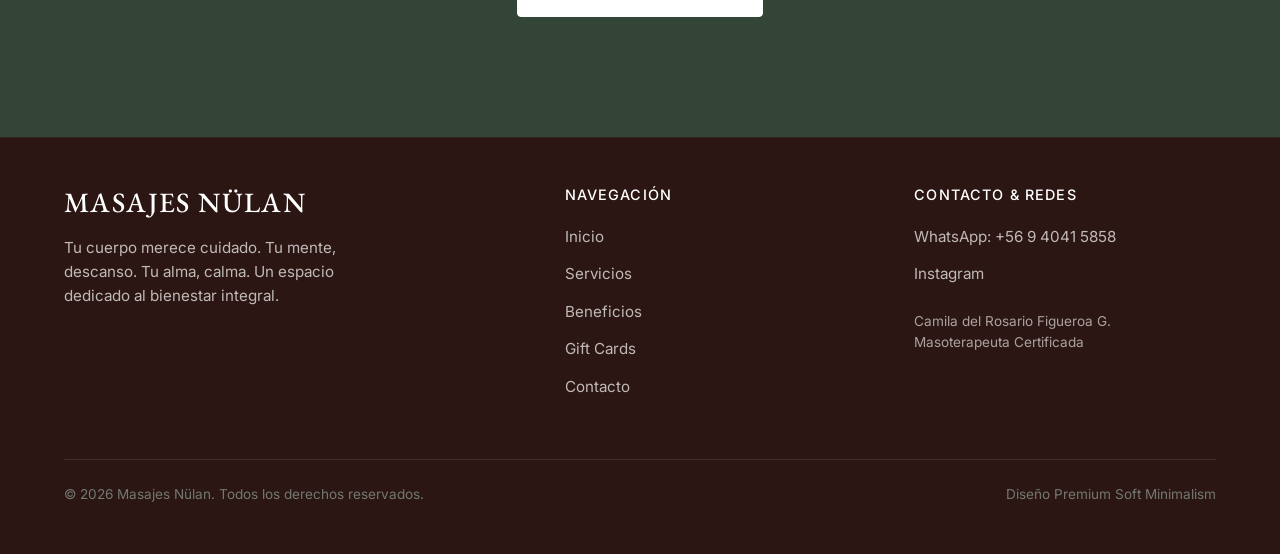
==== commit 80587b1c: "Add files via upload" ====
--- a/index.html
+++ b/index.html
@@ -5,6 +5,7 @@
   <meta name="viewport" content="width=device-width, initial-scale=1.0">
   <title>Masajes Nülan - Tu momento de calma</title>
   <link rel="stylesheet" href="style.css">
+  <script src="precios-servicios.js"></script>
 </head>
 <body>
 
@@ -71,54 +72,8 @@
           <a href="servicios.html" class="label-caps" style="border-bottom: 1px solid var(--primary); padding-bottom: 2px;">Ver todos los servicios &rarr;</a>
         </div>
 
-        <div class="grid-3">
-          <!-- Card 1 -->
-          <div class="card">
-            <div>
-              <div class="card-img-wrapper">
-                <img src="assets/salon1.jpeg" alt="Masoterapia Terapéutica">
-              </div>
-              <h3>Masoterapia Terapéutica</h3>
-              <p>Alivio y bienestar profundo para disipar dolores musculares crónicos y tensiones acumuladas por el estrés.</p>
-            </div>
-            <div>
-              <div class="accent-border">
-                <a href="servicios.html" class="label-caps" style="font-size: 0.8rem;">Detalles del servicio &rarr;</a>
-              </div>
-            </div>
-          </div>
-
-          <!-- Card 2 -->
-          <div class="card">
-            <div>
-              <div class="card-img-wrapper">
-                <img src="assets/salon2.jpeg" alt="Drenaje Linfático Manual">
-              </div>
-              <h3>Drenaje Linfático Manual</h3>
-              <p>Estimula el sistema linfático natural, reduce la retención de líquidos indeseada y promueve la desintoxicación profunda.</p>
-            </div>
-            <div>
-              <div class="accent-border">
-                <a href="servicios.html" class="label-caps" style="font-size: 0.8rem;">Detalles del servicio &rarr;</a>
-              </div>
-            </div>
-          </div>
-
-          <!-- Card 3 -->
-          <div class="card">
-            <div>
-              <div class="card-img-wrapper">
-                <img src="assets/salon3.jpeg" alt="Masaje Relajante">
-              </div>
-              <h3>Masaje Relajante</h3>
-              <p>Un santuario de calma absoluta diseñado especialmente para apaciguar el sistema nervioso y relajar cuerpo y mente.</p>
-            </div>
-            <div>
-              <div class="accent-border">
-                <a href="servicios.html" class="label-caps" style="font-size: 0.8rem;">Detalles del servicio &rarr;</a>
-              </div>
-            </div>
-          </div>
+        <div class="grid-3" id="featured-treatments-container">
+          <!-- Dynamic featured treatments load here -->
         </div>
       </div>
     </section>
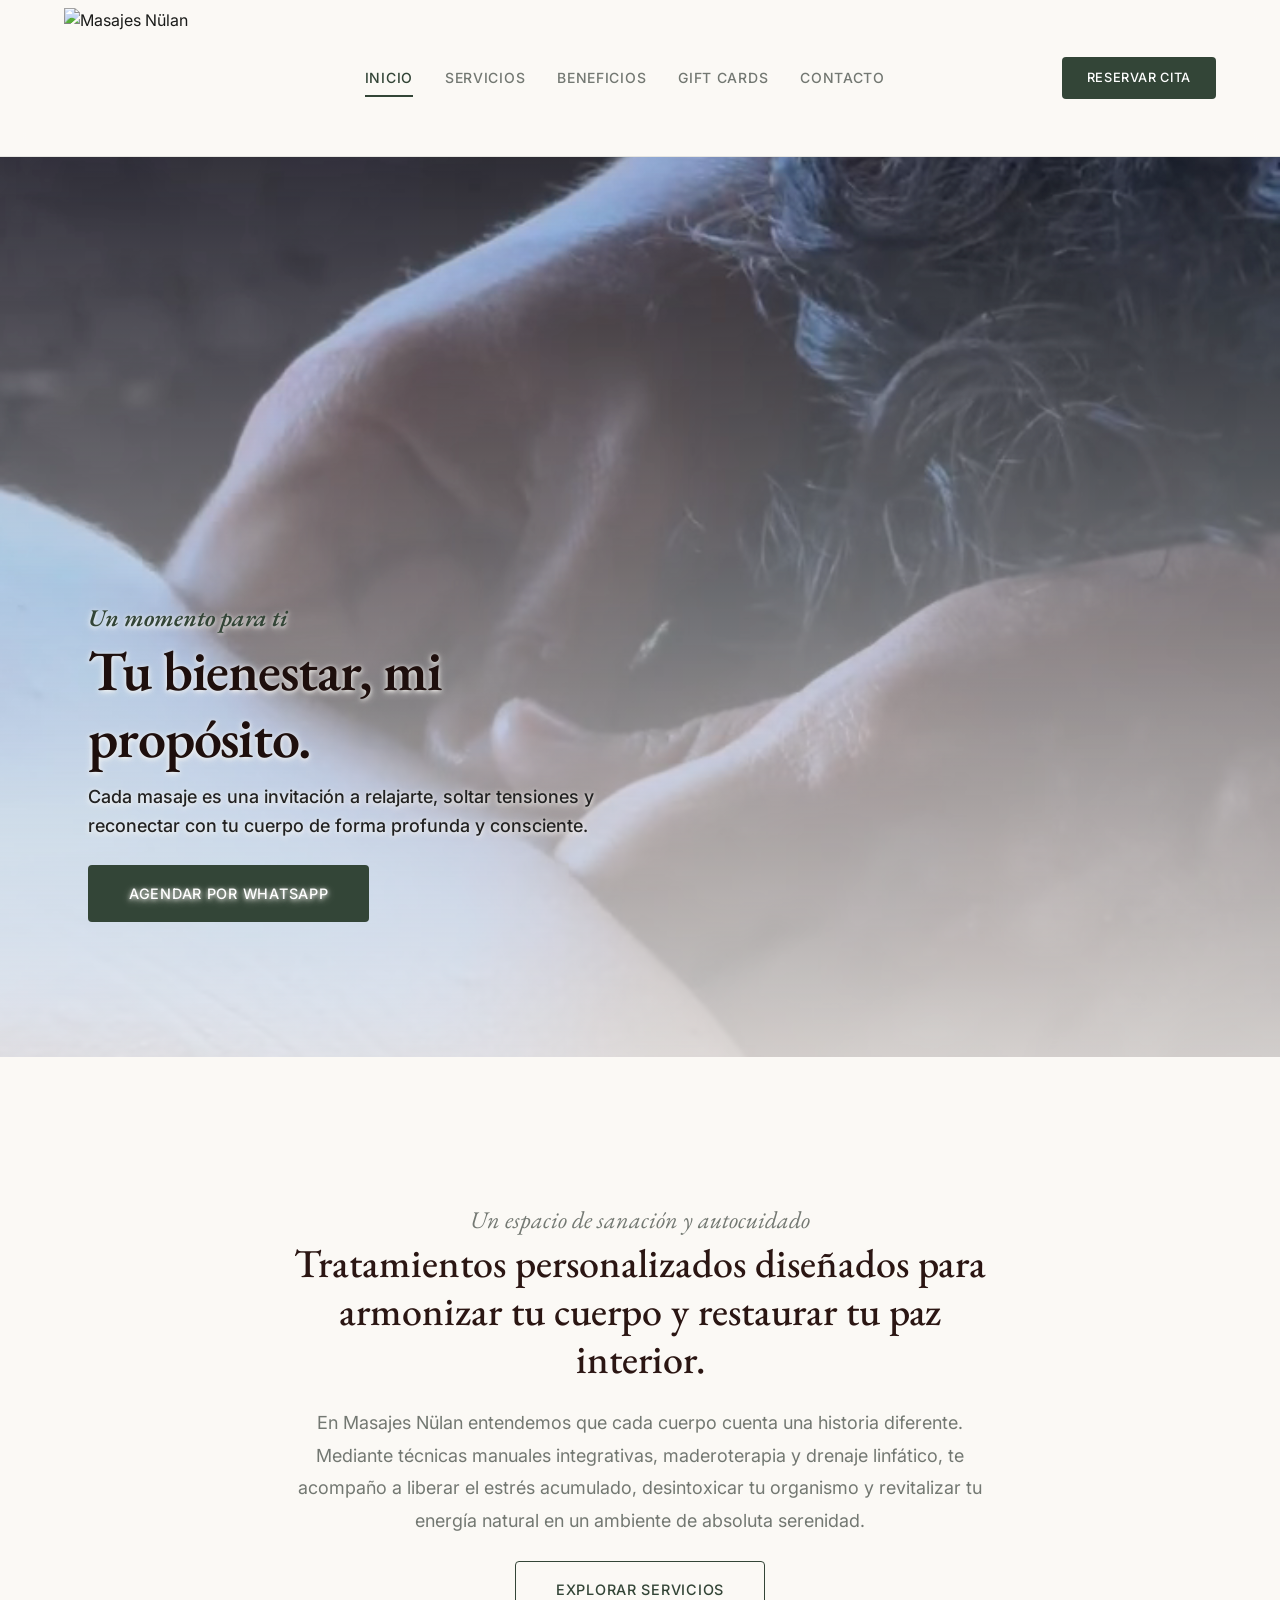
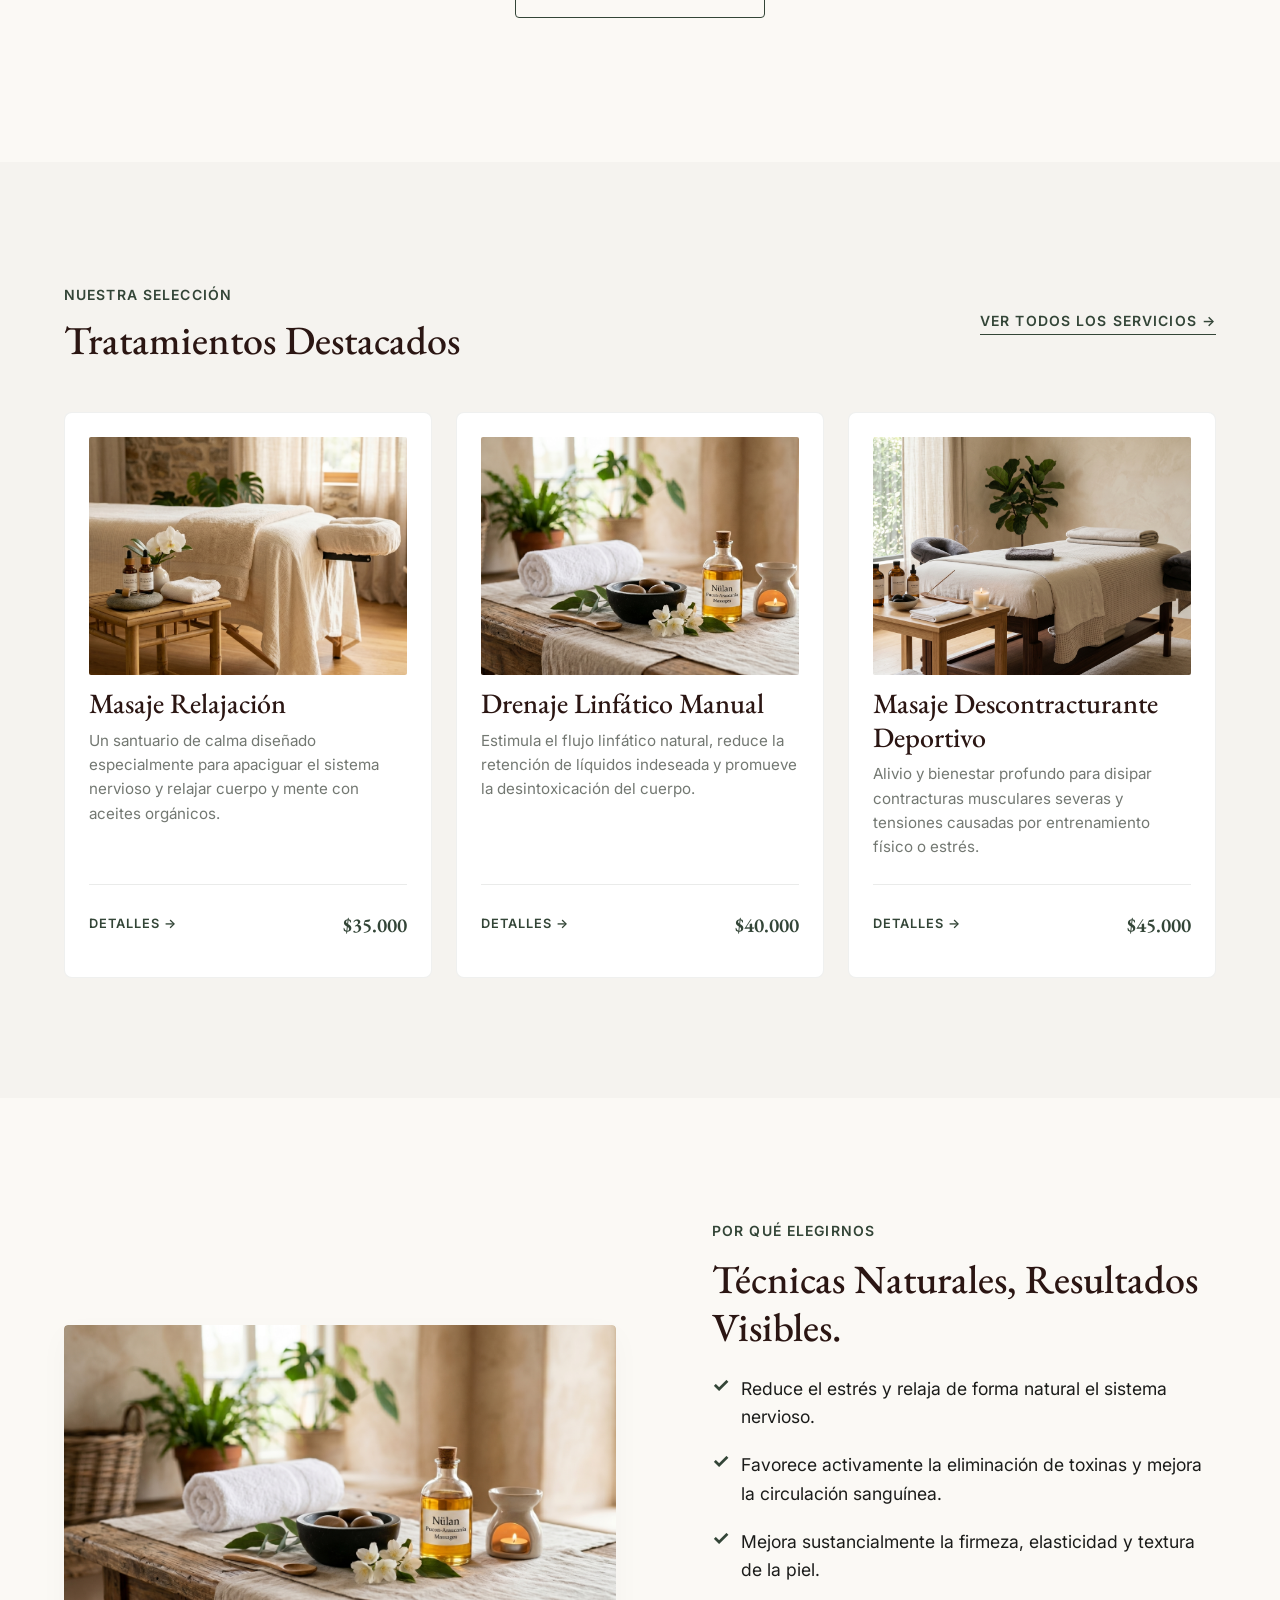
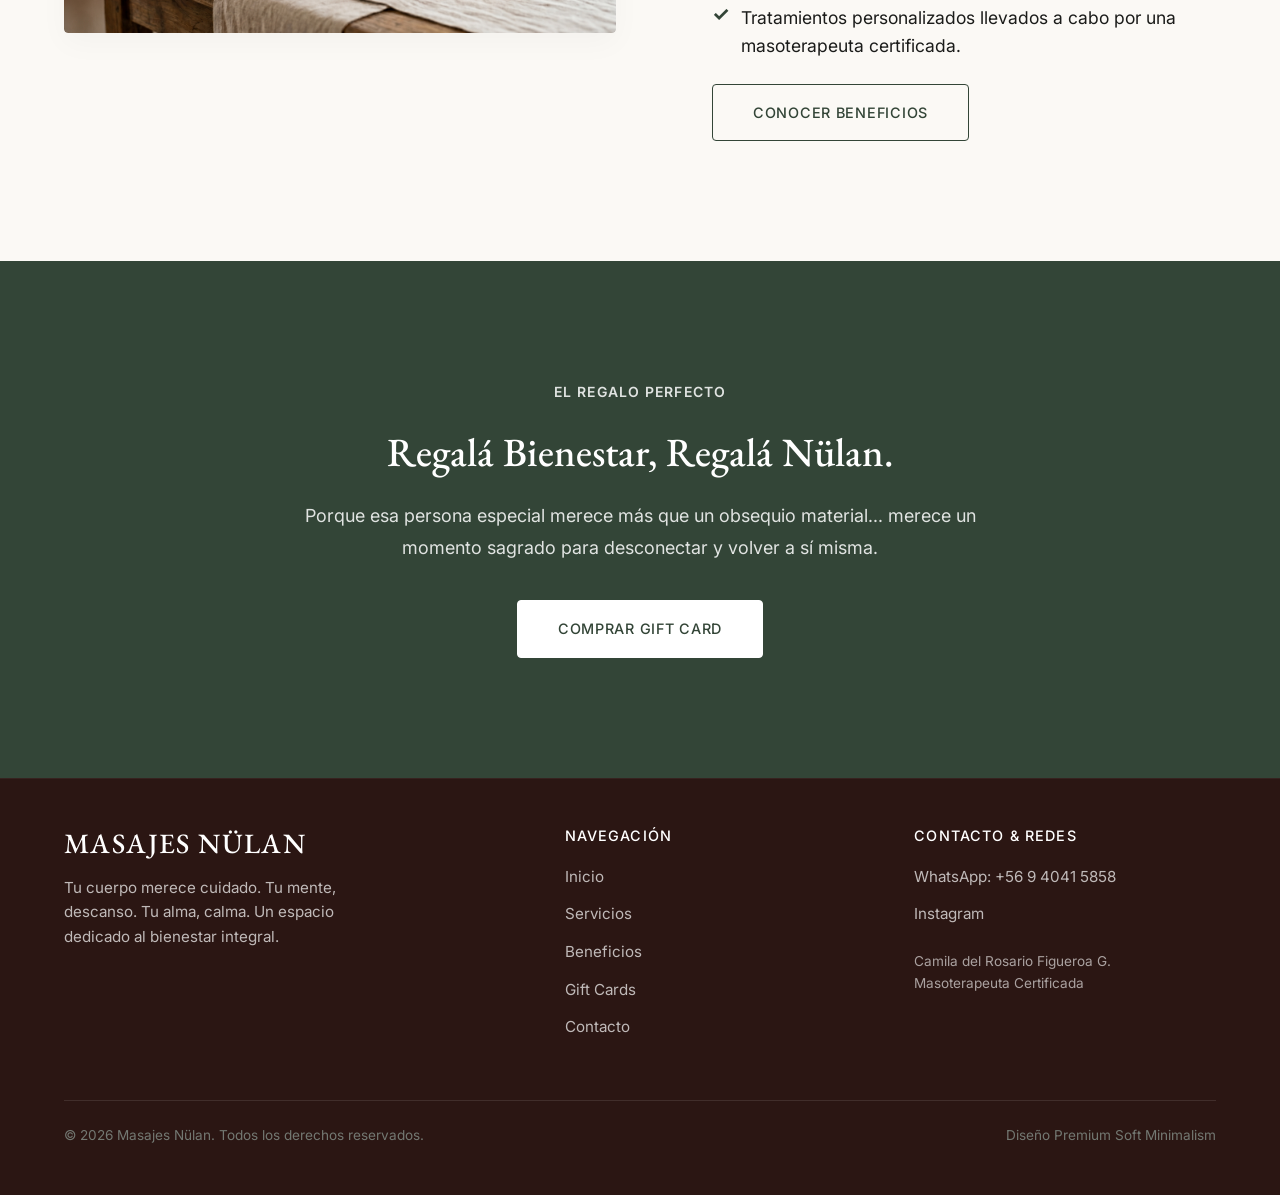
==== commit d31bc284: "Add files via upload" ====
--- a/index.html
+++ b/index.html
@@ -12,7 +12,7 @@
   <!-- HEADER -->
   <header id="main-header">
     <div class="nav-container">
-      <a href="index.html" class="logo">MASAJES NÜLAN</a>
+      <a href="index.html" class="logo"><img src="assets/logo.png" alt="Masajes Nülan" class="logo-img"></a>
       <nav class="nav-links" id="nav-menu">
         <a href="index.html" class="active">Inicio</a>
         <a href="servicios.html">Servicios</a>
--- a/style.css
+++ b/style.css
@@ -200,8 +200,8 @@
 
 @keyframes nav-shrink {
   to {
-    padding-top: 0.75rem;
-    padding-bottom: 0.75rem;
+    padding-top: 0.2rem;
+    padding-bottom: 0.2rem;
   }
 }
 
@@ -222,7 +222,7 @@
   display: flex;
   justify-content: space-between;
   align-items: center;
-  padding: 1.25rem var(--padding-container);
+  padding: 0.5rem var(--padding-container);
   max-width: var(--max-width);
   margin: 0 auto;
   animation: nav-shrink linear both;
@@ -231,11 +231,27 @@
 }
 
 .logo {
-  font-family: var(--font-serif);
-  font-size: 1.5rem;
-  letter-spacing: 0.1em;
-  color: var(--text-primary);
-  font-weight: 500;
+  display: flex;
+  align-items: center;
+}
+
+.logo-img {
+  height: 140px; /* Enlarge by another 40% from 100px */
+  width: auto;
+  object-fit: contain;
+  display: block;
+}
+
+@keyframes logo-shrink {
+  to {
+    height: 85px; /* Shrunk height is still large, highly readable and clear */
+  }
+}
+
+header .logo-img {
+  animation: logo-shrink linear both;
+  animation-timeline: scroll(root);
+  animation-range: 0 100px;
 }
 
 .nav-links {
@@ -448,43 +464,53 @@
   bottom: 15%;
   left: 5%;
   z-index: 3;
-  color: var(--text-primary);
+  color: #111111; /* High contrast dark charcoal */
   max-width: 600px;
   padding: 0 var(--padding-container);
   animation: hero-content-scroll linear both;
   animation-timeline: scroll(root);
   animation-range: 0 70vh;
+  text-shadow: 0 1px 4px rgba(251, 249, 245, 0.9), 0 2px 8px rgba(251, 249, 245, 0.6); /* Soft cream halo to separate letters from moving video */
 }
 
 .hero-content h1 {
   margin-bottom: var(--space-sm);
-  color: var(--text-secondary);
+  color: #1e0f0d; /* Extremely deep dark chocolate */
+  font-weight: 600;
 }
 
 .hero-content p {
-  color: var(--text-muted);
+  color: #222222; /* Solid high-contrast text instead of muted olive */
   font-size: 1.125rem;
+  font-weight: 500;
   margin-bottom: var(--space-md);
 }
 
+.hero-content .italic-subtitle {
+  color: var(--primary); /* Vibrant deep olive accent */
+  font-weight: 600;
+}
+
 /* ==========================================================================
    CARDS & GRID COMPONENT
    ========================================================================== */
 
 .card {
-  background-color: var(--bg-card);
+  background-color: #ffffff; /* Elegant crisp white cards resting on warm cream page backgrounds */
   padding: var(--space-md) var(--space-md) calc(var(--space-md) * 1.5);
-  border-radius: var(--radius-md);
-  border: 1px solid transparent;
-  transition: all 0.3s cubic-bezier(0.25, 0.8, 0.25, 1);
+  border-radius: var(--radius-lg); /* Slightly softer corners for a premium feel */
+  border: 1px solid rgba(51, 69, 55, 0.08); /* Subtle warm olive border for modern layout definition */
+  transition: all 0.4s cubic-bezier(0.16, 1, 0.3, 1);
   display: flex;
   flex-direction: column;
   justify-content: space-between;
 }
 
 .card:hover {
-  background-color: var(--bg-card-hover);
-  border-color: rgba(115, 120, 114, 0.3);
+  background-color: #ffffff;
+  border-color: var(--primary); /* Deep olive border highlighting active state */
+  transform: translateY(-5px); /* Modern elegant upward lift */
+  box-shadow: 0 16px 40px rgba(51, 69, 55, 0.06); /* Highly diffused warm olive glow shadow */
 }
 
 .card-img-wrapper {
